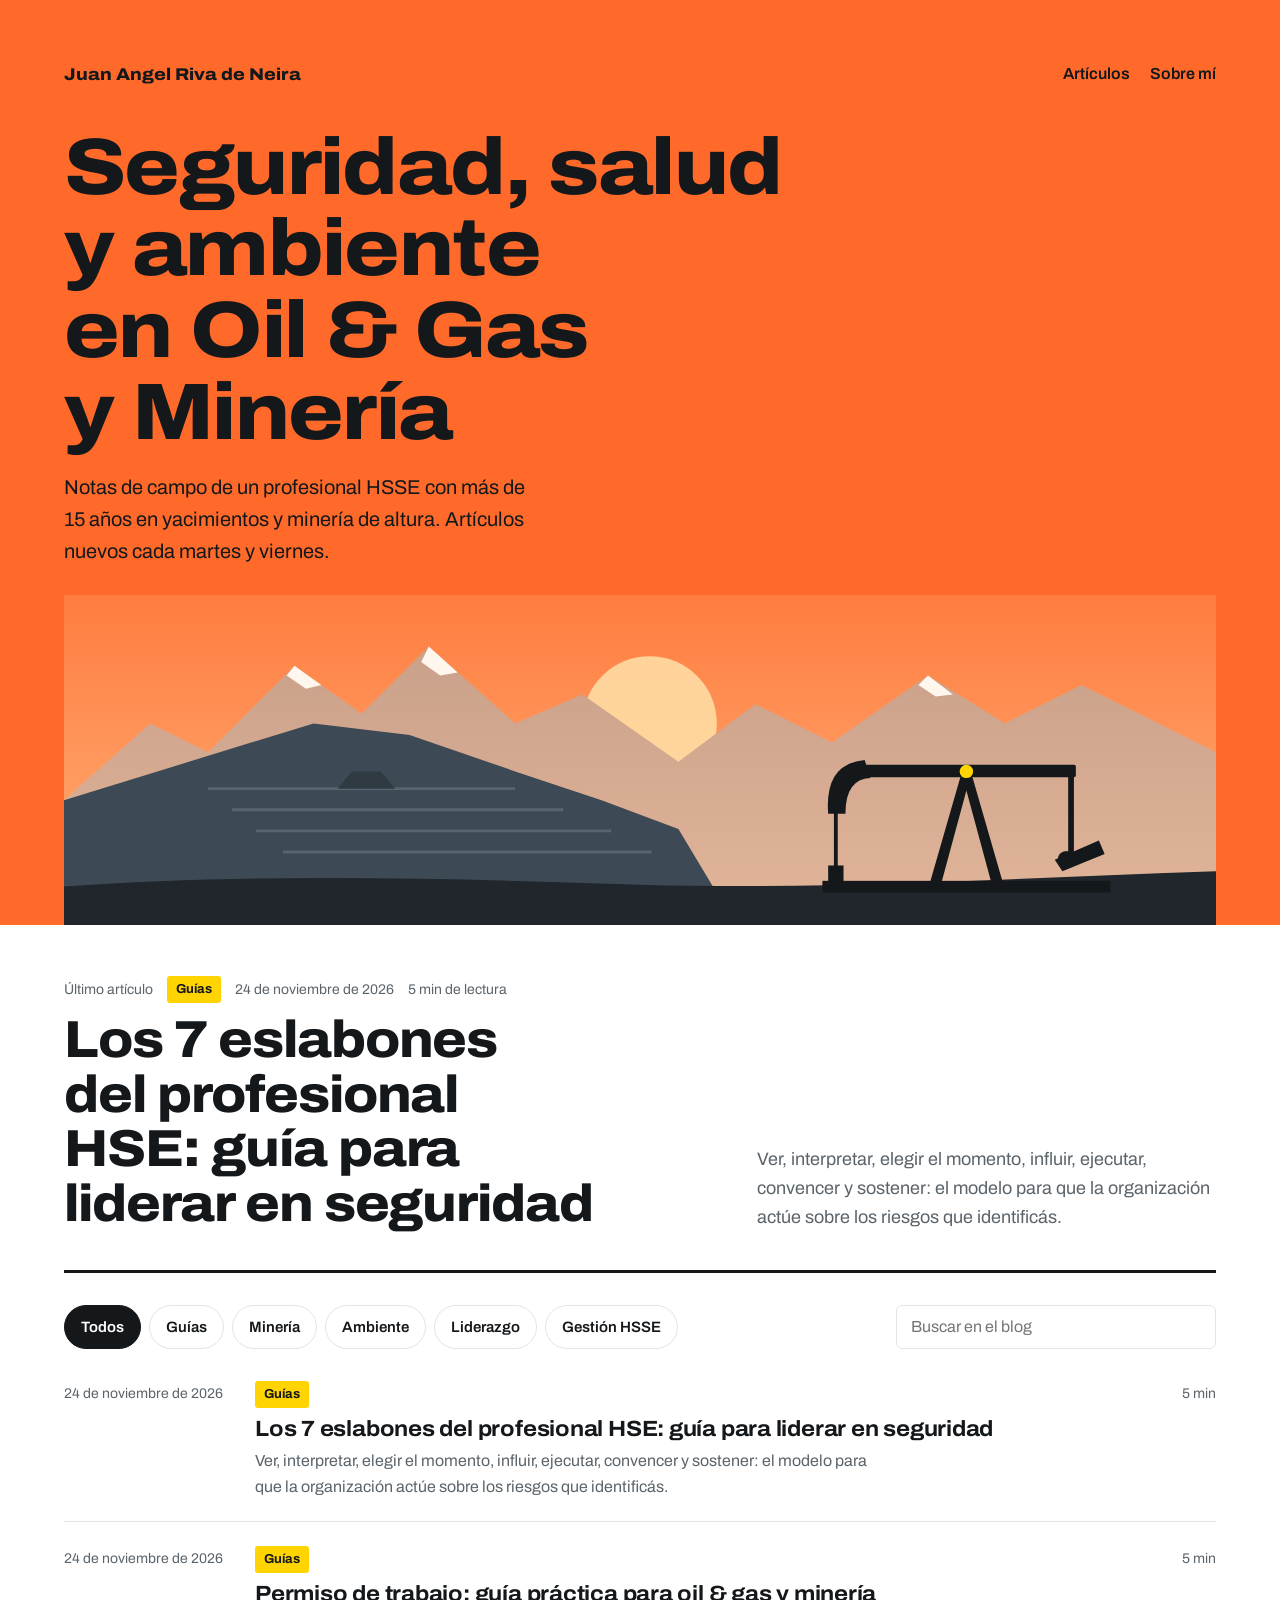
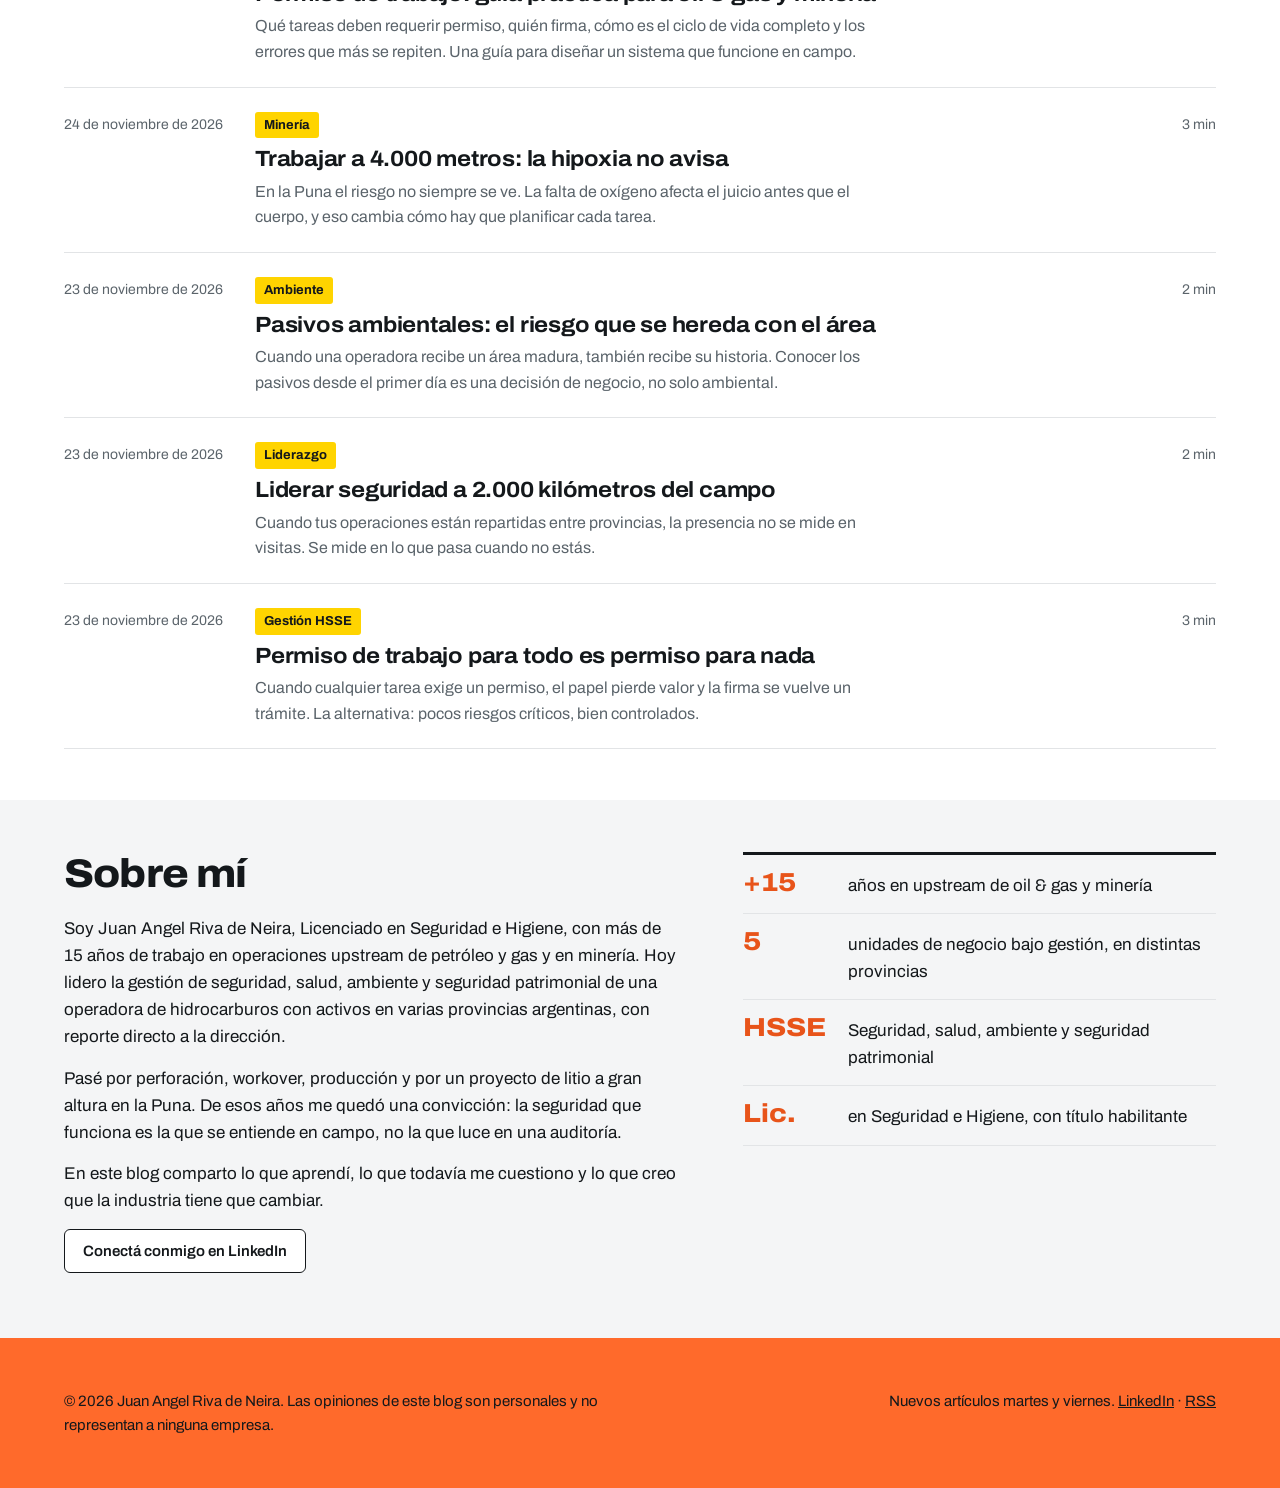
==== index.html @ 4c2a104c "Guía: Los 7 eslabones del profesional HSE; backlog de LinkedIn Co-Authored-By: Claude Opus 5.5 <nore" ====
<!DOCTYPE html>
<html lang="es">
<head>
<meta charset="utf-8">
<meta name="viewport" content="width=device-width, initial-scale=1">
<title>Juan Angel Riva de Neira | HSSE en Oil &amp; Gas y Minería</title>
<meta name="description" content="Notas de campo sobre seguridad, salud y ambiente en Oil &amp; Gas y Minería, por Juan Angel Riva de Neira.">
<meta name="author" content="Juan Angel Riva de Neira">
<link rel="canonical" href="https://juanangelrivadeneira.github.io/">
<meta property="og:title" content="Juan Angel Riva de Neira | HSSE en Oil &amp; Gas y Minería">
<meta property="og:description" content="Notas de campo sobre seguridad, salud y ambiente en Oil &amp; Gas y Minería, por Juan Angel Riva de Neira.">
<meta property="og:url" content="https://juanangelrivadeneira.github.io/">
<meta property="og:locale" content="es_AR">
<meta property="og:image" content="https://juanangelrivadeneira.github.io/og.png">
<meta property="og:image:width" content="1200">
<meta property="og:image:height" content="627">
<meta name="twitter:card" content="summary_large_image">
<link rel="alternate" type="application/rss+xml" title="Juan Angel Riva de Neira | HSSE en Oil &amp; Gas y Minería" href="https://juanangelrivadeneira.github.io/feed.xml">
<link rel="preconnect" href="https://fonts.googleapis.com">
<link rel="preconnect" href="https://fonts.gstatic.com" crossorigin>
<link href="https://fonts.googleapis.com/css2?family=Archivo:wdth,wght@62..125,400..800&display=swap" rel="stylesheet">
<link rel="stylesheet" href="/styles.css">
<script type="application/ld+json">{"@context": "https://schema.org", "@type": "Blog", "name": "Juan Angel Riva de Neira | HSSE en Oil & Gas y Minería", "url": "https://juanangelrivadeneira.github.io/", "author": {"@type": "Person", "name": "Juan Angel Riva de Neira", "sameAs": ["https://www.linkedin.com/in/juan-angel-riva-de-neira-060b7a46"], "jobTitle": "Gerente HSSE", "knowsAbout": ["Seguridad e Higiene", "Oil & Gas", "Minería", "Ambiente"]}}</script>
</head>
<body>
<header class="band top">
  <div class="bar">
    <a class="mark" href="/">Juan Angel Riva de Neira</a>
    <nav aria-label="Principal"><a href="/#articulos">Artículos</a><a href="/#sobre-mi">Sobre mí</a></nav>
  </div>
  <div class="hero">
    <h1>Seguridad, salud y ambiente en Oil&nbsp;&amp;&nbsp;Gas y Minería</h1>
    <p class="lede">Notas de campo de un profesional HSSE con más de 15 años en yacimientos y minería de altura. Artículos nuevos cada martes y viernes.</p>
  </div>
  <svg class="scene" viewBox="0 0 1200 460" preserveAspectRatio="xMidYMax slice" role="img" aria-label="Atardecer en la estepa con la cordillera, una mina a cielo abierto y un equipo de bombeo funcionando">
    <defs>
      <linearGradient id="sky" x1="0" y1="0" x2="0" y2="1">
        <stop offset="0" style="stop-color:var(--band)"/>
        <stop offset="1" style="stop-color:light-dark(#ffb27a,#2b3238)"/>
      </linearGradient>
      <linearGradient id="far" x1="0" y1="0" x2="0" y2="1">
        <stop offset="0" style="stop-color:light-dark(#c9a08a,#3a444c)"/>
        <stop offset="1" style="stop-color:light-dark(#e3b69a,#2c343b)"/>
      </linearGradient>
    </defs>
    <rect width="1200" height="460" fill="url(#sky)"/>
    <circle cx="610" cy="250" r="70" style="fill:light-dark(#ffe1a8,#c9d2d8)" opacity=".85"/>
    <path d="M0 330 L90 250 L150 280 L240 190 L310 240 L380 170 L470 250 L540 220 L640 290 L720 230 L800 270 L900 200 L980 250 L1060 210 L1200 280 L1200 460 L0 460Z" fill="url(#far)"/>
    <path d="M240 190 L268 210 L252 214 L232 200Z M380 170 L410 197 L392 200 L372 186Z M900 200 L926 220 L908 222 L890 210Z" style="fill:light-dark(#fff6ee,#9aa6ae)"/>
    <path d="M0 460 L0 330 L130 290 L260 250 L360 262 L470 300 L560 330 L640 360 L700 460Z" style="fill:var(--slate)"/>
    <g style="stroke:light-dark(#5a6874,#83919c)" stroke-width="3" fill="none" opacity=".9">
      <path d="M150 318 L470 318"/><path d="M175 340 L520 340"/><path d="M200 362 L570 362"/><path d="M228 384 L612 384"/>
    </g>
    <path d="M300 300 L330 300 L345 318 L285 318Z" style="fill:light-dark(#2f3a43,#4c5a66)"/>
    <path d="M0 460 L0 420 C200 405 420 412 600 418 C820 424 1000 410 1200 404 L1200 460Z" style="fill:light-dark(#20262b,#0b0d0f)"/>
    <g style="fill:light-dark(#14181b,#050607)">
      <rect x="790" y="414" width="300" height="12"/>
      <path d="M902 416 L936 298 L944 298 L978 416 L966 416 L940 320 L914 416Z"/>
      <rect x="796" y="398" width="16" height="18"/>
      <circle cx="1044" cy="392" r="9"/>
      <path d="M1032 392 L1078 372 L1084 386 L1040 404Z"/>
      <g class="beam">
        <rect x="826" y="293" width="228" height="13" rx="2"/>
        <path d="M834 288 Q792 292 796 344 L814 344 Q814 308 840 307Z"/>
        <rect x="802" y="342" width="4" height="58"/>
        <rect x="1046" y="302" width="6" height="92"/>
      </g>
      <circle cx="940" cy="300" r="7" style="fill:var(--y)"/>
    </g>
  </svg>
</header>
<main>
  <section class="band" id="articulos" aria-label="Artículos">
    <div class="wrap">
      <a class="feat" href="/articulos/7-eslabones-del-profesional-hse/"><div><div class="meta"><span>Último artículo</span><span class="tag">Guías</span><span>24 de noviembre de 2026</span><span>5 min de lectura</span></div><h3>Los 7 eslabones del profesional HSE: guía para liderar en seguridad</h3></div><p>Ver, interpretar, elegir el momento, influir, ejecutar, convencer y sostener: el modelo para que la organización actúe sobre los riesgos que identificás.</p></a>
      <div class="tools">
        <div id="chips" style="display:flex;flex-wrap:wrap;gap:8px" role="group" aria-label="Filtrar por tema"><button class="chip" type="button" aria-pressed="true" data-t="Todos">Todos</button><button class="chip" type="button" aria-pressed="false" data-t="Guías">Guías</button><button class="chip" type="button" aria-pressed="false" data-t="Minería">Minería</button><button class="chip" type="button" aria-pressed="false" data-t="Ambiente">Ambiente</button><button class="chip" type="button" aria-pressed="false" data-t="Liderazgo">Liderazgo</button><button class="chip" type="button" aria-pressed="false" data-t="Gestión HSSE">Gestión HSSE</button></div>
        <label class="search"><span hidden>Buscar</span><input id="q" type="search" placeholder="Buscar en el blog" autocomplete="off"></label>
      </div>
      <ul class="list" id="list"><li data-t="Guías"><a class="row" href="/articulos/7-eslabones-del-profesional-hse/"><span class="when">24 de noviembre de 2026</span><span><span class="tag">Guías</span><h2 style="margin:8px 0 0;font-size:22px;line-height:1.2;font-weight:700;letter-spacing:-.01em">Los 7 eslabones del profesional HSE: guía para liderar en seguridad</h2><p>Ver, interpretar, elegir el momento, influir, ejecutar, convencer y sostener: el modelo para que la organización actúe sobre los riesgos que identificás.</p></span><span class="mins">5 min</span></a></li><li data-t="Guías"><a class="row" href="/articulos/guia-sistema-permisos-de-trabajo/"><span class="when">24 de noviembre de 2026</span><span><span class="tag">Guías</span><h2 style="margin:8px 0 0;font-size:22px;line-height:1.2;font-weight:700;letter-spacing:-.01em">Permiso de trabajo: guía práctica para oil &amp; gas y minería</h2><p>Qué tareas deben requerir permiso, quién firma, cómo es el ciclo de vida completo y los errores que más se repiten. Una guía para diseñar un sistema que funcione en campo.</p></span><span class="mins">5 min</span></a></li><li data-t="Minería"><a class="row" href="/articulos/hipoxia-trabajo-en-la-puna/"><span class="when">24 de noviembre de 2026</span><span><span class="tag">Minería</span><h2 style="margin:8px 0 0;font-size:22px;line-height:1.2;font-weight:700;letter-spacing:-.01em">Trabajar a 4.000 metros: la hipoxia no avisa</h2><p>En la Puna el riesgo no siempre se ve. La falta de oxígeno afecta el juicio antes que el cuerpo, y eso cambia cómo hay que planificar cada tarea.</p></span><span class="mins">3 min</span></a></li><li data-t="Ambiente"><a class="row" href="/articulos/pasivos-ambientales-areas-maduras/"><span class="when">23 de noviembre de 2026</span><span><span class="tag">Ambiente</span><h2 style="margin:8px 0 0;font-size:22px;line-height:1.2;font-weight:700;letter-spacing:-.01em">Pasivos ambientales: el riesgo que se hereda con el área</h2><p>Cuando una operadora recibe un área madura, también recibe su historia. Conocer los pasivos desde el primer día es una decisión de negocio, no solo ambiental.</p></span><span class="mins">2 min</span></a></li><li data-t="Liderazgo"><a class="row" href="/articulos/liderar-seguridad-a-distancia/"><span class="when">23 de noviembre de 2026</span><span><span class="tag">Liderazgo</span><h2 style="margin:8px 0 0;font-size:22px;line-height:1.2;font-weight:700;letter-spacing:-.01em">Liderar seguridad a 2.000 kilómetros del campo</h2><p>Cuando tus operaciones están repartidas entre provincias, la presencia no se mide en visitas. Se mide en lo que pasa cuando no estás.</p></span><span class="mins">2 min</span></a></li><li data-t="Gestión HSSE"><a class="row" href="/articulos/permiso-de-trabajo-para-todo/"><span class="when">23 de noviembre de 2026</span><span><span class="tag">Gestión HSSE</span><h2 style="margin:8px 0 0;font-size:22px;line-height:1.2;font-weight:700;letter-spacing:-.01em">Permiso de trabajo para todo es permiso para nada</h2><p>Cuando cualquier tarea exige un permiso, el papel pierde valor y la firma se vuelve un trámite. La alternativa: pocos riesgos críticos, bien controlados.</p></span><span class="mins">3 min</span></a></li></ul>
      <p class="empty" id="empty" hidden>No hay artículos que coincidan con la búsqueda.</p>
    </div>
  </section>
  <section class="band about" id="sobre-mi">
    <div class="wrap agrid">
      <div>
        <h2>Sobre mí</h2>
        <p>Soy Juan Angel Riva de Neira, Licenciado en Seguridad e Higiene, con más de 15 años de trabajo en operaciones upstream de petróleo y gas y en minería. Hoy lidero la gestión de seguridad, salud, ambiente y seguridad patrimonial de una operadora de hidrocarburos con activos en varias provincias argentinas, con reporte directo a la dirección.</p>
        <p>Pasé por perforación, workover, producción y por un proyecto de litio a gran altura en la Puna. De esos años me quedó una convicción: la seguridad que funciona es la que se entiende en campo, no la que luce en una auditoría.</p>
        <p>En este blog comparto lo que aprendí, lo que todavía me cuestiono y lo que creo que la industria tiene que cambiar.</p>
        <p><a class="btn" style="display:inline-flex;align-items:center;text-decoration:none" href="https://www.linkedin.com/in/juan-angel-riva-de-neira-060b7a46" rel="me">Conectá conmigo en LinkedIn</a></p>
      </div>
      <ul class="facts">
        <li><b>+15</b><span>años en upstream de oil &amp; gas y minería</span></li>
        <li><b>5</b><span>unidades de negocio bajo gestión, en distintas provincias</span></li>
        <li><b>HSSE</b><span>Seguridad, salud, ambiente y seguridad patrimonial</span></li>
        <li><b>Lic.</b><span>en Seguridad e Higiene, con título habilitante</span></li>
      </ul>
    </div>
  </section>
</main>
<footer class="band">
  <div class="wrap">
    <p>© 2026 Juan Angel Riva de Neira. Las opiniones de este blog son personales y no representan a ninguna empresa.</p>
    <p>Nuevos artículos martes y viernes. <a href="https://www.linkedin.com/in/juan-angel-riva-de-neira-060b7a46" rel="me">LinkedIn</a> · <a href="/feed.xml">RSS</a></p>
  </div>
</footer>
<script>
{
let t="Todos";
const q=document.getElementById("q"),items=[...document.querySelectorAll("#list li")];
function f(){const s=q.value.trim().toLowerCase();let n=0;for(const li of items){const ok=(t==="Todos"||li.dataset.t===t)&&(!s||li.textContent.toLowerCase().includes(s));li.hidden=!ok;if(ok)n++}document.getElementById("empty").hidden=n>0}
document.getElementById("chips").addEventListener("click",ev=>{const b=ev.target.closest(".chip");if(!b)return;t=b.dataset.t;for(const c of document.querySelectorAll(".chip"))c.setAttribute("aria-pressed",c===b);f()});
q.addEventListener("input",f);
}
</script>
</body>
</html>
---- styles.css ----
/* VOICE everyday-professional: a field engineer's blog, direct and sober
   IDEA a high-vis field jacket and a location sign: safety orange, slate Andes, one yellow tag
   PICTURE dusk scene of Patagonian steppe and Andes with an open-pit bench cut and a working pumpjack
   COLOUR white ground, ink near-black, safety orange band, slate mountains, safety yellow tag
   TYPE Archivo expanded 800 for display + Archivo text
   LAYOUT orange band with name and nav over full-bleed scene; below, featured post, list with filters, about, footer; phone stacks */
:root{color-scheme:light dark;--bg:light-dark(#ffffff,#101315);--ink:light-dark(#14181b,#eef0f1);--muted:light-dark(#5b646b,#a3abb1);--band:light-dark(#ff6a2b,#1a1e22);--bandink:light-dark(#14181b,#f3f4f5);--slate:light-dark(#3d4a55,#6b7a86);--rule:light-dark(#e2e4e6,#2a3035);--soft:light-dark(#f4f5f6,#181c20);--y:#ffd400;--o:light-dark(#e8541a,#ff7a40)}
:root[data-theme=light]{color-scheme:light}
:root[data-theme=dark]{color-scheme:dark}
*{box-sizing:border-box;min-width:0}
html{scroll-padding-top:24px}
body{margin:0;background:var(--bg);color:var(--ink);font:17px/1.6 Archivo,system-ui,sans-serif;overflow-x:clip}
a{color:inherit}
.band{padding-block:clamp(28px,4vw,64px);padding-left:max(5vw,16px);padding-right:max(5vw,16px)}
.wrap{max-width:1240px;margin:0 auto}
.top{background:var(--band);color:var(--bandink);padding-bottom:0}
.bar{display:flex;flex-wrap:wrap;justify-content:space-between;align-items:center;gap:12px 24px;max-width:1240px;margin:0 auto 28px}
.mark{font-weight:800;font-stretch:112%;text-decoration:none;font-size:17px}
nav{display:flex;flex-wrap:wrap;gap:4px 20px}
nav a{text-decoration:none;font-weight:600;font-size:16px;padding:10px 0;border-bottom:2px solid transparent}
nav a:hover,nav a:focus-visible{border-color:currentColor;outline:none}
h1{font-size:clamp(40px,7vw,80px);line-height:1.02;letter-spacing:-.02em;font-weight:800;font-stretch:112%;margin:0;text-wrap:balance;max-width:14ch}
.lede{font-size:clamp(17px,1.6vw,20px);max-width:44ch;margin:18px 0 0}
.lede b{font-weight:700}
.hero{display:grid;grid-template-columns:minmax(0,1fr);max-width:1240px;margin:0 auto}
.scene{display:block;width:100%;height:clamp(200px,26vw,330px);margin-top:28px}
.beam{transform-origin:940px 300px;animation:rock 3.6s ease-in-out infinite alternate}
@keyframes rock{from{transform:rotate(-3.5deg)}to{transform:rotate(3.5deg)}}
@media(prefers-reduced-motion:reduce){.beam{animation:none}}
h2{font-size:clamp(28px,3.4vw,40px);line-height:1.08;letter-spacing:-.02em;font-weight:800;font-stretch:108%;margin:0 0 20px;text-wrap:balance}
.feat{display:grid;grid-template-columns:minmax(0,1.4fr) minmax(0,1fr);gap:clamp(20px,4vw,56px);align-items:end;padding-bottom:clamp(24px,3vw,40px);border-bottom:3px solid var(--ink);text-decoration:none}
.feat h3{font-size:clamp(30px,4.2vw,52px);line-height:1.05;letter-spacing:-.02em;font-weight:800;font-stretch:108%;margin:10px 0 0;text-wrap:balance}
.feat p{margin:0;color:var(--muted);font-size:18px}
.feat:hover h3,.feat:focus-visible h3{text-decoration:underline;text-decoration-thickness:3px;text-underline-offset:6px}
.feat:focus-visible,.row:focus-visible{outline:3px solid var(--o);outline-offset:4px}
.meta{display:flex;flex-wrap:wrap;gap:6px 14px;align-items:center;font-size:14px;color:var(--muted)}
.tag{display:inline-block;background:var(--y);color:#14181b;font-weight:700;font-size:13px;padding:3px 9px;border-radius:3px;white-space:nowrap}
.tools{display:flex;flex-wrap:wrap;gap:10px;align-items:center;margin:32px 0 8px}
.chip{font:600 15px Archivo,sans-serif;min-height:44px;padding:0 16px;border:1.5px solid var(--rule);background:var(--bg);color:var(--ink);border-radius:22px;cursor:pointer}
.chip[aria-pressed=true]{background:var(--ink);color:var(--bg);border-color:var(--ink)}
.chip:focus-visible,input:focus-visible,.btn:focus-visible{outline:3px solid var(--o);outline-offset:2px}
.search{margin-left:auto;flex:1 1 220px;max-width:320px}
.search input{width:100%;font:16px Archivo,sans-serif;min-height:44px;padding:0 14px;border:1.5px solid var(--rule);border-radius:6px;background:var(--bg);color:var(--ink)}
.list{list-style:none;margin:0;padding:0}
.row{display:grid;grid-template-columns:minmax(9em,auto) minmax(0,1fr) auto;gap:8px 32px;align-items:baseline;padding:22px 0;border-bottom:1px solid var(--rule);text-decoration:none}
.row h2{margin:0;font-size:22px;line-height:1.2;font-weight:700;letter-spacing:-.01em}
.row p{margin:6px 0 0;color:var(--muted);font-size:16px;max-width:70ch}
.row:hover h2{text-decoration:underline;text-underline-offset:4px}
.when{font-size:14px;color:var(--muted);white-space:nowrap}
.mins{font-size:14px;color:var(--muted);white-space:nowrap}
.empty{padding:28px 0;color:var(--muted)}
.about{background:var(--soft)}
.agrid{display:grid;grid-template-columns:minmax(0,1.3fr) minmax(0,1fr);gap:clamp(24px,5vw,72px)}
.agrid p{margin:0 0 14px;max-width:62ch}
.facts{list-style:none;margin:0;padding:0;border-top:3px solid var(--ink)}
.facts li{padding:14px 0;border-bottom:1px solid var(--rule);display:grid;grid-template-columns:5.5em minmax(0,1fr);gap:12px;align-items:baseline}
.facts b{font-size:26px;font-weight:800;font-stretch:112%;line-height:1;color:var(--o)}
footer{background:var(--band);color:var(--bandink);font-size:15px}
footer .wrap{display:flex;flex-wrap:wrap;gap:8px 32px;justify-content:space-between}
footer p{margin:0;max-width:60ch}
/* article view */
.post{max-width:720px;margin:0 auto}
.back{display:inline-flex;align-items:center;min-height:44px;font-weight:600;text-decoration:none;margin-bottom:12px}
.back:hover{text-decoration:underline}
.post h1{font-size:clamp(34px,5.4vw,56px);max-width:none;margin:14px 0 14px}
.post .meta{margin-bottom:28px;padding-bottom:20px;border-bottom:3px solid var(--ink)}
.body h2{font-size:clamp(22px,2.4vw,27px);margin:36px 0 10px;font-stretch:104%}
.body p,.body li{font-size:18px;line-height:1.65}
.body p{margin:0 0 16px}
.body ul{padding-left:1.2em;margin:0 0 16px}
.body li{margin-bottom:6px}
.body .src{font-size:14px;color:var(--muted);border-top:1px solid var(--rule);padding-top:12px;margin-top:28px}
.share{display:flex;flex-wrap:wrap;gap:12px;align-items:center;margin:32px 0 0}
.btn{font:600 15px Archivo,sans-serif;min-height:44px;padding:0 18px;border:1.5px solid var(--ink);background:var(--bg);color:var(--ink);border-radius:6px;cursor:pointer}
.btn:hover{background:var(--ink);color:var(--bg)}
.pn{display:grid;grid-template-columns:minmax(0,1fr) minmax(0,1fr);gap:16px;margin-top:40px;border-top:1px solid var(--rule);padding-top:20px}
.pn a{text-decoration:none;font-weight:700;line-height:1.3}
.pn a span{display:block;font-size:13px;font-weight:500;color:var(--muted);margin-bottom:4px}
.pn a:last-child{text-align:right}
.pn a:hover{text-decoration:underline}
[hidden]{display:none!important}
@media(max-width:760px){.feat,.agrid{grid-template-columns:minmax(0,1fr)}.row{grid-template-columns:minmax(0,1fr) auto}.row .when{grid-column:1/-1;grid-row:1}.search{margin-left:0;max-width:none}}
@media(max-width:480px){.row{grid-template-columns:minmax(0,1fr)}.mins{display:none}.facts li{grid-template-columns:4.5em minmax(0,1fr)}}
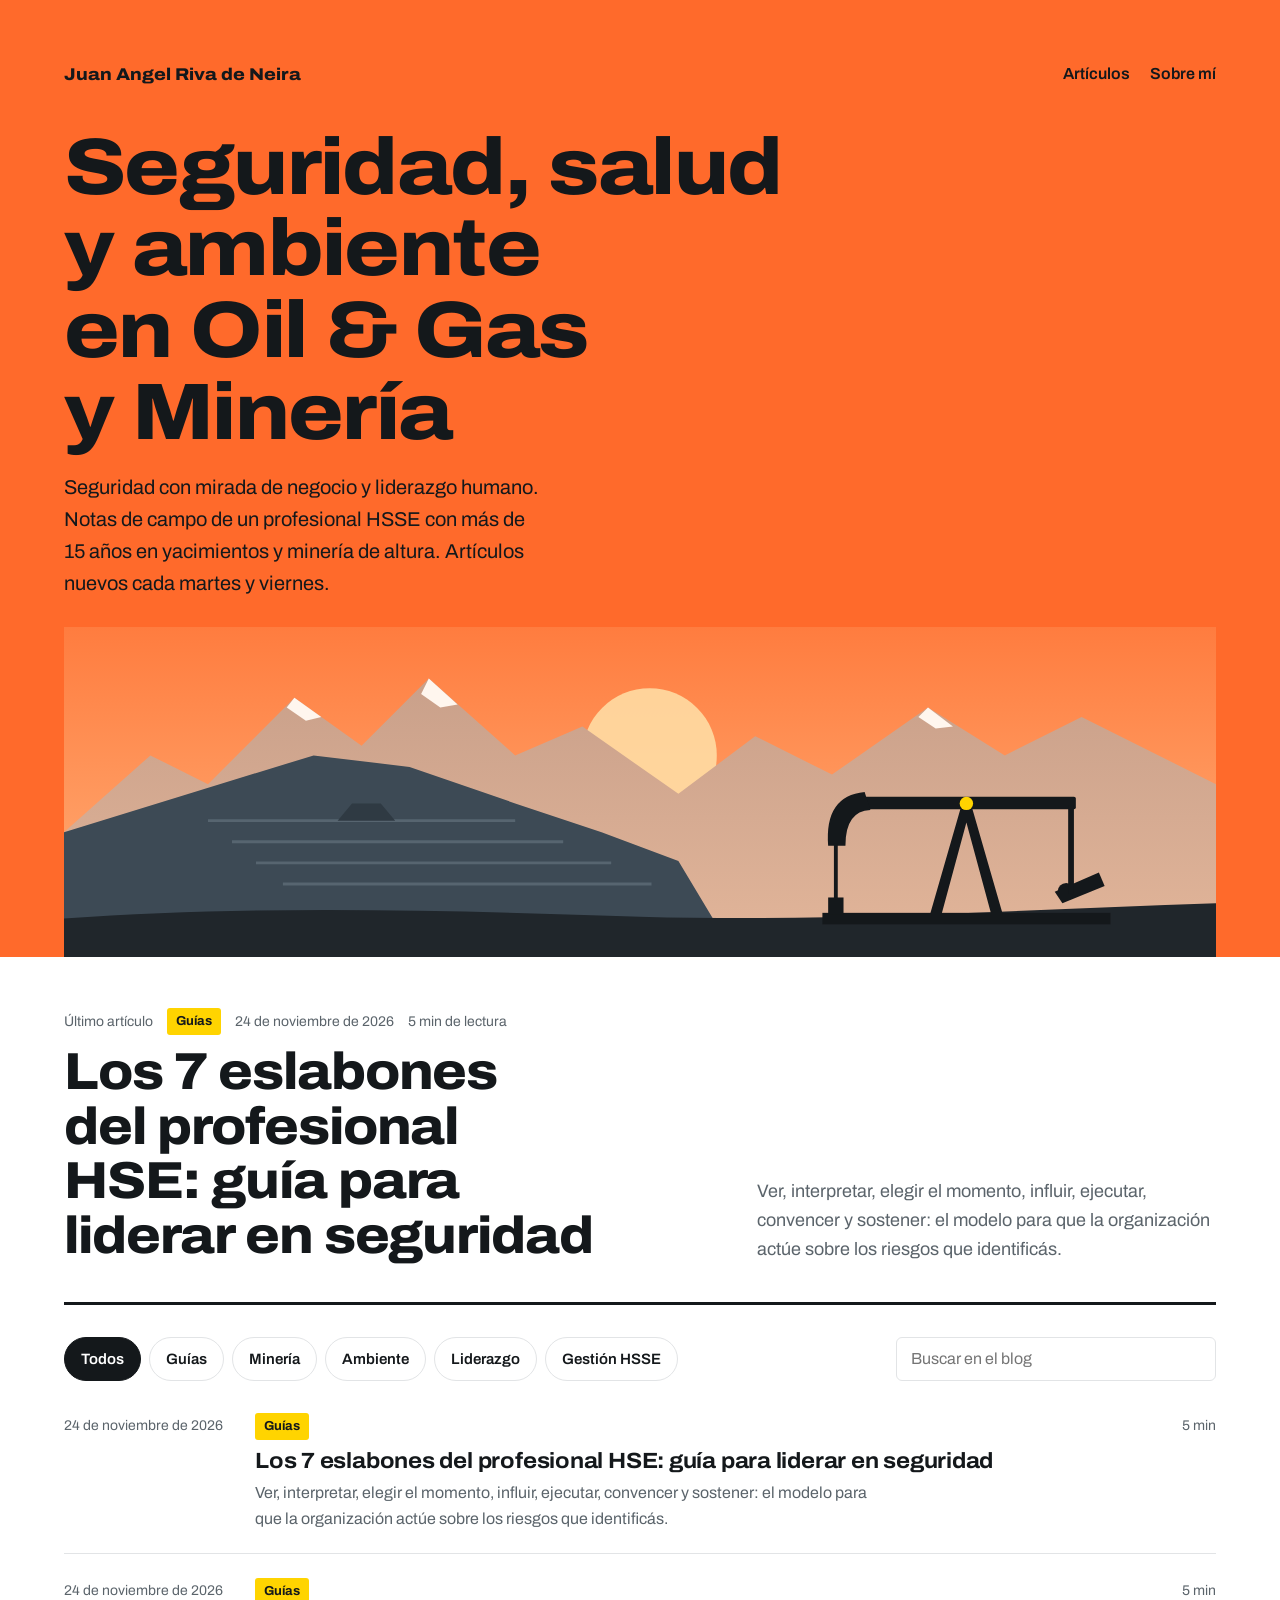
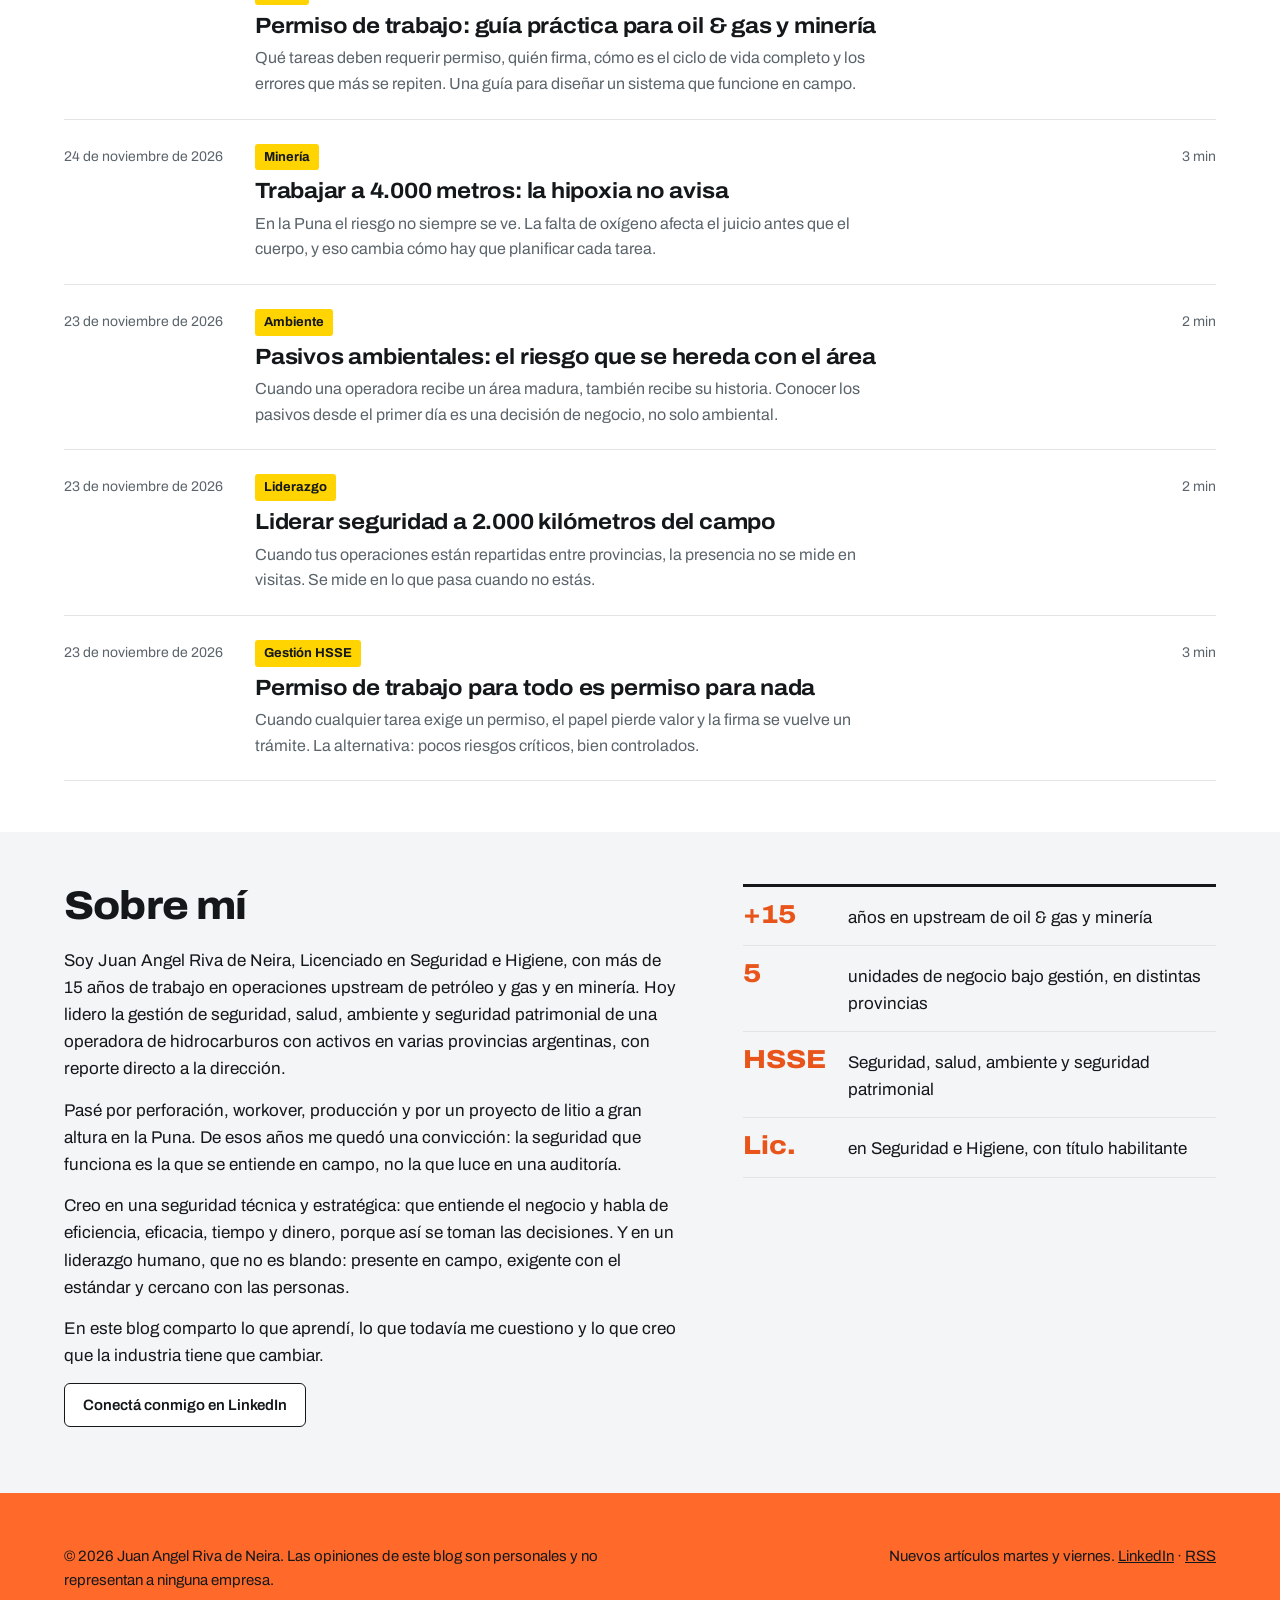
==== commit 5bb7f844: "Línea editorial: técnico, estratégico y liderazgo humano Co-Authored-By: Claude Opus 5.5 <noreply@an" ====
--- a/index.html
+++ b/index.html
@@ -4,11 +4,11 @@
 <meta charset="utf-8">
 <meta name="viewport" content="width=device-width, initial-scale=1">
 <title>Juan Angel Riva de Neira | HSSE en Oil &amp; Gas y Minería</title>
-<meta name="description" content="Notas de campo sobre seguridad, salud y ambiente en Oil &amp; Gas y Minería, por Juan Angel Riva de Neira.">
+<meta name="description" content="Seguridad, salud y ambiente en Oil &amp; Gas y Minería con mirada de negocio y liderazgo humano. Notas de campo de Juan Angel Riva de Neira.">
 <meta name="author" content="Juan Angel Riva de Neira">
 <link rel="canonical" href="https://juanangelrivadeneira.github.io/">
 <meta property="og:title" content="Juan Angel Riva de Neira | HSSE en Oil &amp; Gas y Minería">
-<meta property="og:description" content="Notas de campo sobre seguridad, salud y ambiente en Oil &amp; Gas y Minería, por Juan Angel Riva de Neira.">
+<meta property="og:description" content="Seguridad, salud y ambiente en Oil &amp; Gas y Minería con mirada de negocio y liderazgo humano. Notas de campo de Juan Angel Riva de Neira.">
 <meta property="og:url" content="https://juanangelrivadeneira.github.io/">
 <meta property="og:locale" content="es_AR">
 <meta property="og:image" content="https://juanangelrivadeneira.github.io/og.png">
@@ -30,7 +30,7 @@
   </div>
   <div class="hero">
     <h1>Seguridad, salud y ambiente en Oil&nbsp;&amp;&nbsp;Gas y Minería</h1>
-    <p class="lede">Notas de campo de un profesional HSSE con más de 15 años en yacimientos y minería de altura. Artículos nuevos cada martes y viernes.</p>
+    <p class="lede">Seguridad con mirada de negocio y liderazgo humano. Notas de campo de un profesional HSSE con más de 15 años en yacimientos y minería de altura. Artículos nuevos cada martes y viernes.</p>
   </div>
   <svg class="scene" viewBox="0 0 1200 460" preserveAspectRatio="xMidYMax slice" role="img" aria-label="Atardecer en la estepa con la cordillera, una mina a cielo abierto y un equipo de bombeo funcionando">
     <defs>
@@ -87,6 +87,7 @@
         <h2>Sobre mí</h2>
         <p>Soy Juan Angel Riva de Neira, Licenciado en Seguridad e Higiene, con más de 15 años de trabajo en operaciones upstream de petróleo y gas y en minería. Hoy lidero la gestión de seguridad, salud, ambiente y seguridad patrimonial de una operadora de hidrocarburos con activos en varias provincias argentinas, con reporte directo a la dirección.</p>
         <p>Pasé por perforación, workover, producción y por un proyecto de litio a gran altura en la Puna. De esos años me quedó una convicción: la seguridad que funciona es la que se entiende en campo, no la que luce en una auditoría.</p>
+        <p>Creo en una seguridad técnica y estratégica: que entiende el negocio y habla de eficiencia, eficacia, tiempo y dinero, porque así se toman las decisiones. Y en un liderazgo humano, que no es blando: presente en campo, exigente con el estándar y cercano con las personas.</p>
         <p>En este blog comparto lo que aprendí, lo que todavía me cuestiono y lo que creo que la industria tiene que cambiar.</p>
         <p><a class="btn" style="display:inline-flex;align-items:center;text-decoration:none" href="https://www.linkedin.com/in/juan-angel-riva-de-neira-060b7a46" rel="me">Conectá conmigo en LinkedIn</a></p>
       </div>
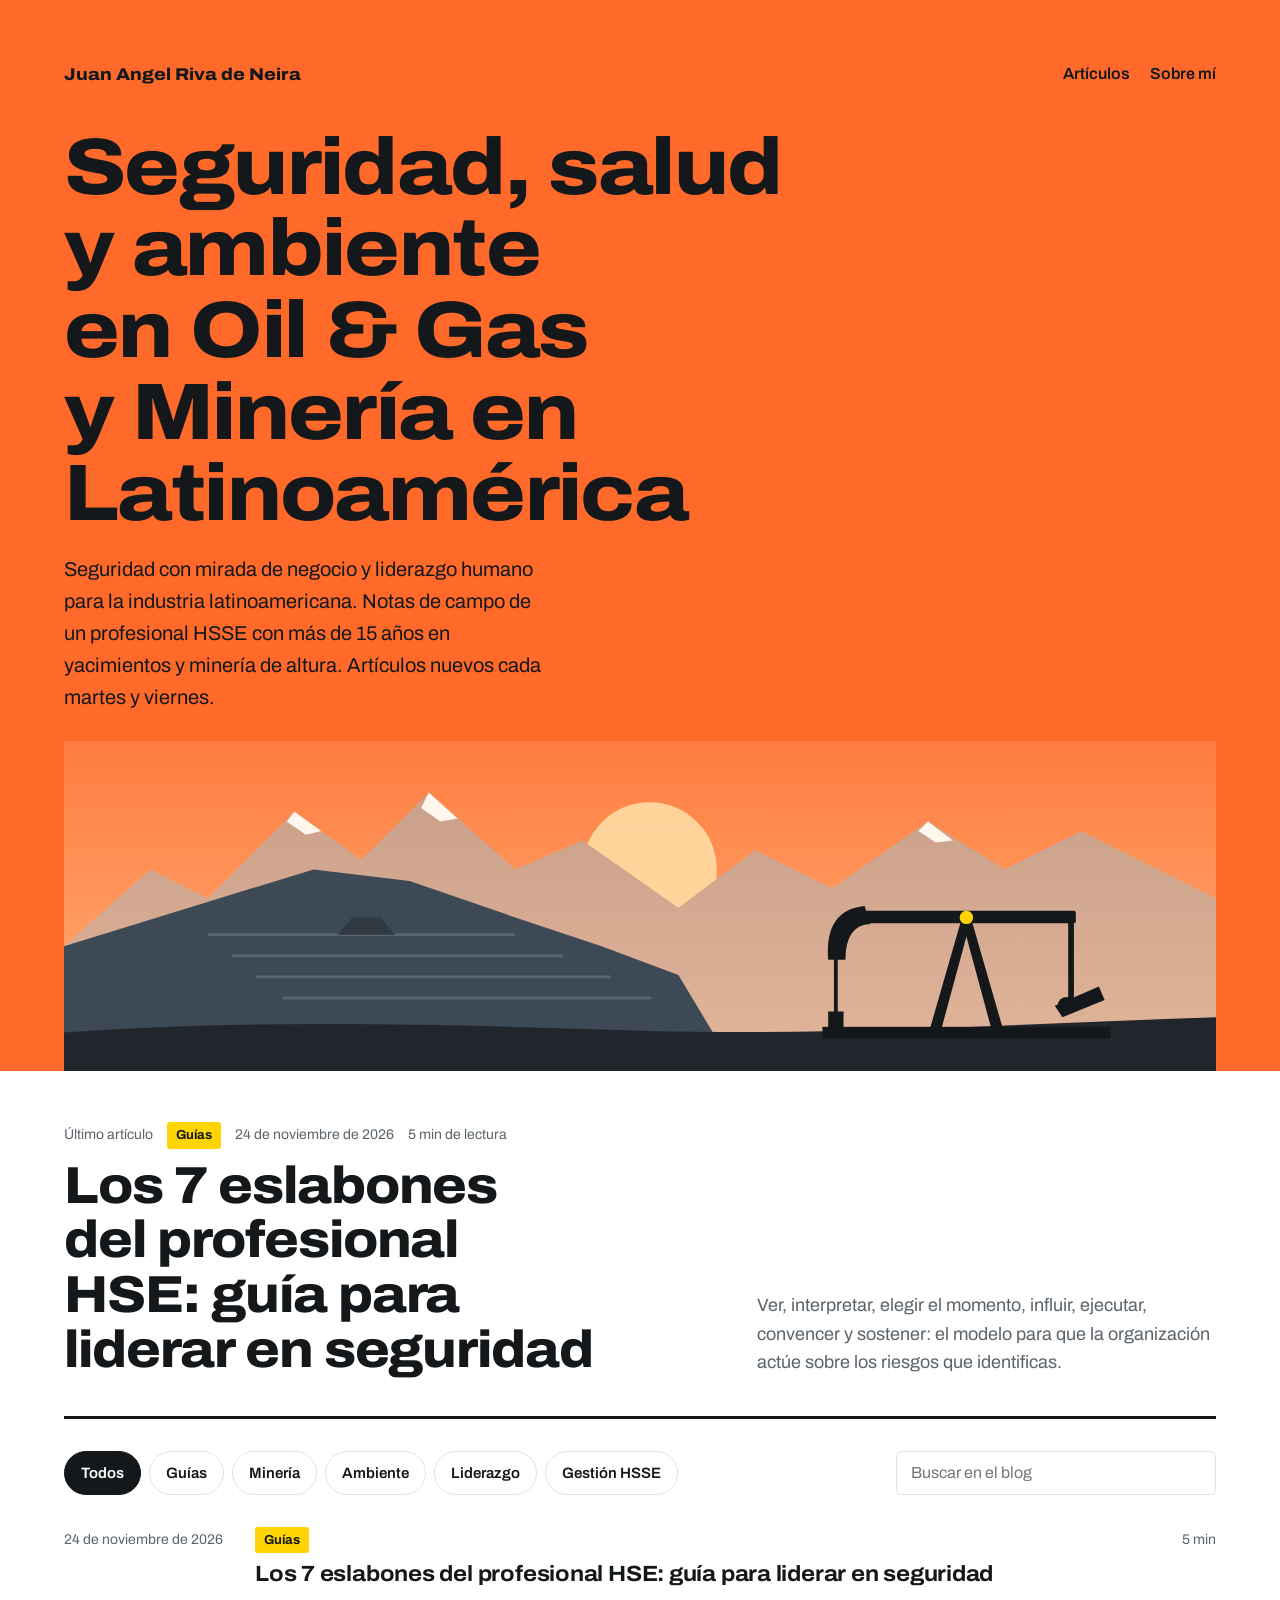
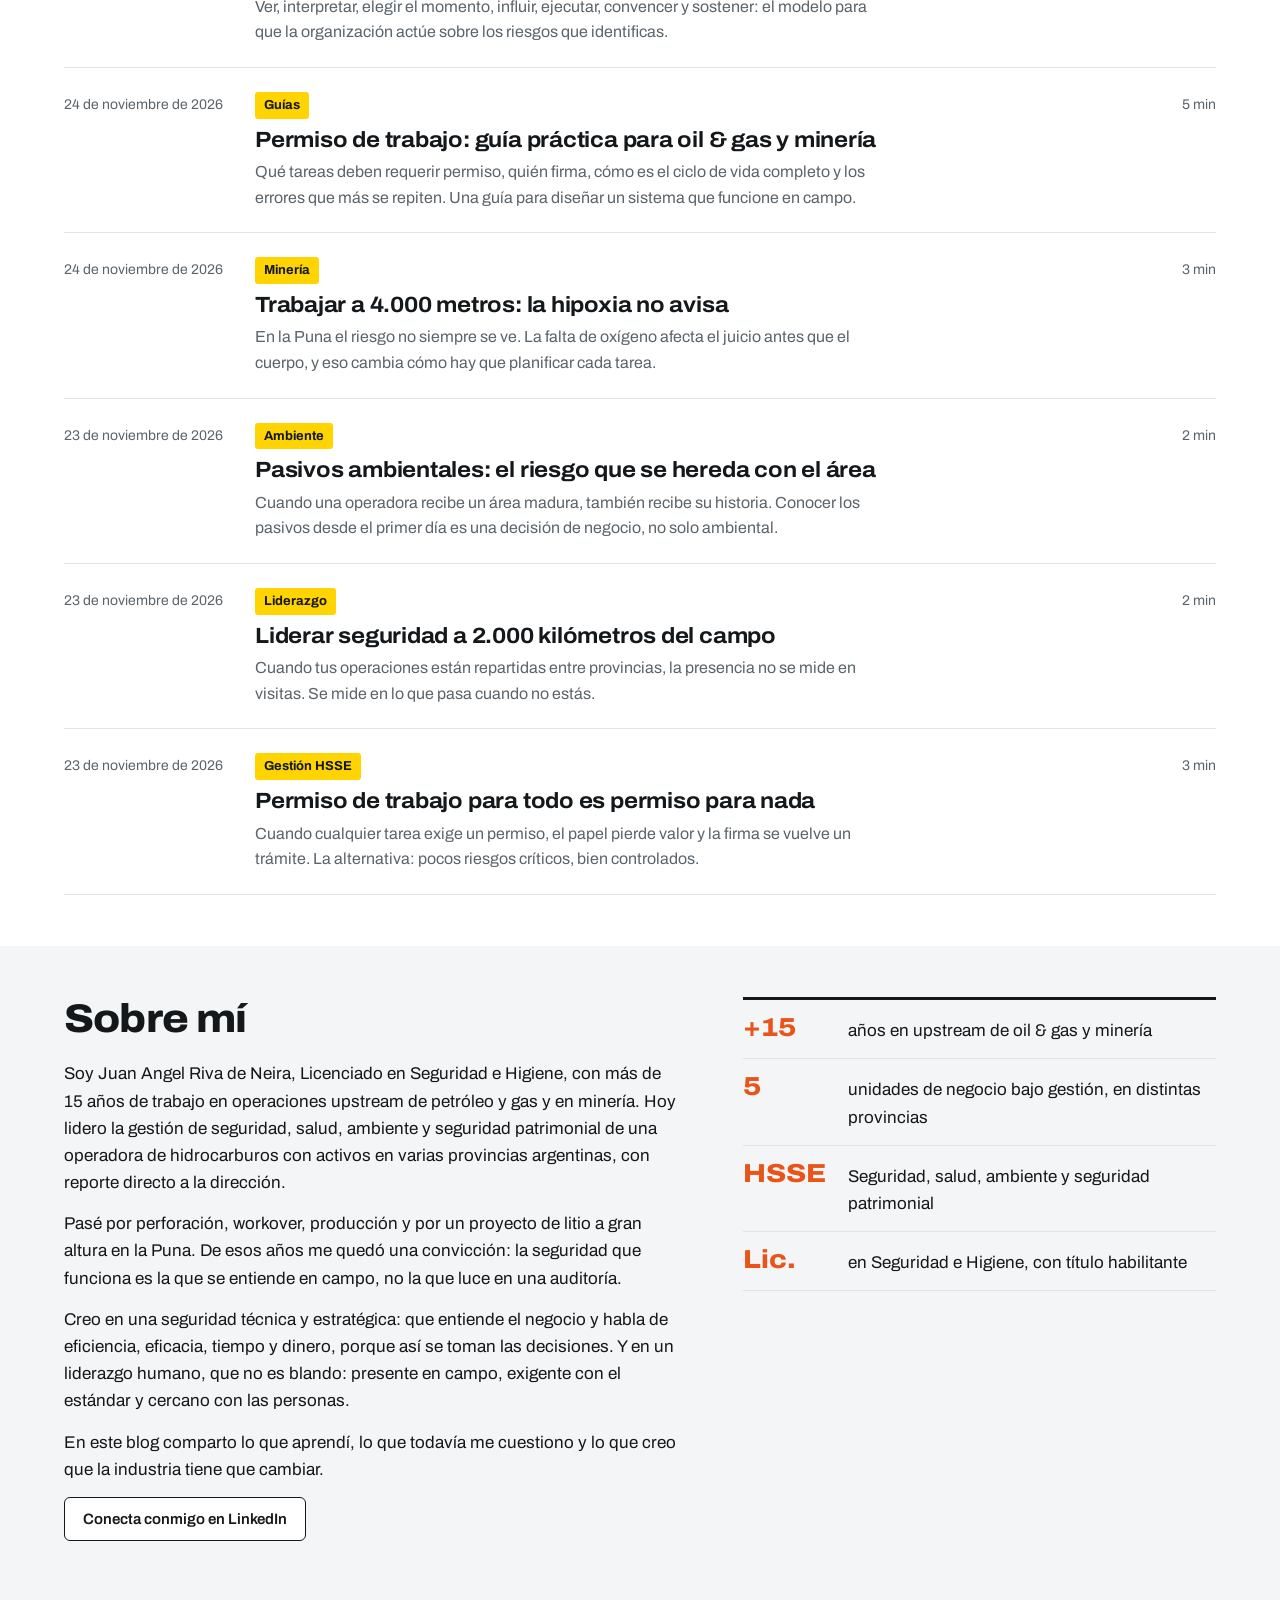
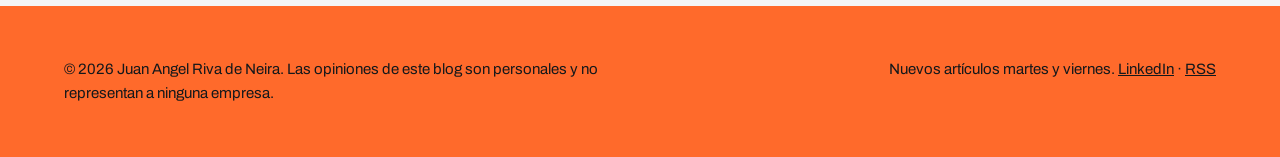
==== commit 278451b2: "Alcance LATAM: español neutro, señales regionales y línea editorial Co-Authored-By: Claude Opus 5.5 " ====
--- a/index.html
+++ b/index.html
@@ -3,34 +3,34 @@
 <head>
 <meta charset="utf-8">
 <meta name="viewport" content="width=device-width, initial-scale=1">
-<title>Juan Angel Riva de Neira | HSSE en Oil &amp; Gas y Minería</title>
-<meta name="description" content="Seguridad, salud y ambiente en Oil &amp; Gas y Minería con mirada de negocio y liderazgo humano. Notas de campo de Juan Angel Riva de Neira.">
+<title>Juan Angel Riva de Neira | HSSE en Oil &amp; Gas y Minería en Latinoamérica</title>
+<meta name="description" content="Seguridad, salud y ambiente en Oil &amp; Gas y Minería en Latinoamérica, con mirada de negocio y liderazgo humano. Notas de campo de Juan Angel Riva de Neira.">
 <meta name="author" content="Juan Angel Riva de Neira">
 <link rel="canonical" href="https://juanangelrivadeneira.github.io/">
-<meta property="og:title" content="Juan Angel Riva de Neira | HSSE en Oil &amp; Gas y Minería">
-<meta property="og:description" content="Seguridad, salud y ambiente en Oil &amp; Gas y Minería con mirada de negocio y liderazgo humano. Notas de campo de Juan Angel Riva de Neira.">
+<meta property="og:title" content="Juan Angel Riva de Neira | HSSE en Oil &amp; Gas y Minería en Latinoamérica">
+<meta property="og:description" content="Seguridad, salud y ambiente en Oil &amp; Gas y Minería en Latinoamérica, con mirada de negocio y liderazgo humano. Notas de campo de Juan Angel Riva de Neira.">
 <meta property="og:url" content="https://juanangelrivadeneira.github.io/">
-<meta property="og:locale" content="es_AR">
+<meta property="og:locale" content="es_LA">
 <meta property="og:image" content="https://juanangelrivadeneira.github.io/og.png">
 <meta property="og:image:width" content="1200">
 <meta property="og:image:height" content="627">
 <meta name="twitter:card" content="summary_large_image">
-<link rel="alternate" type="application/rss+xml" title="Juan Angel Riva de Neira | HSSE en Oil &amp; Gas y Minería" href="https://juanangelrivadeneira.github.io/feed.xml">
+<link rel="alternate" type="application/rss+xml" title="Juan Angel Riva de Neira | HSSE en Oil &amp; Gas y Minería en Latinoamérica" href="https://juanangelrivadeneira.github.io/feed.xml">
 <link rel="preconnect" href="https://fonts.googleapis.com">
 <link rel="preconnect" href="https://fonts.gstatic.com" crossorigin>
 <link href="https://fonts.googleapis.com/css2?family=Archivo:wdth,wght@62..125,400..800&display=swap" rel="stylesheet">
 <link rel="stylesheet" href="/styles.css">
-<script type="application/ld+json">{"@context": "https://schema.org", "@type": "Blog", "name": "Juan Angel Riva de Neira | HSSE en Oil & Gas y Minería", "url": "https://juanangelrivadeneira.github.io/", "author": {"@type": "Person", "name": "Juan Angel Riva de Neira", "sameAs": ["https://www.linkedin.com/in/juan-angel-riva-de-neira-060b7a46"], "jobTitle": "Gerente HSSE", "knowsAbout": ["Seguridad e Higiene", "Oil & Gas", "Minería", "Ambiente"]}}</script>
+<script type="application/ld+json">{"@context": "https://schema.org", "@type": "Blog", "name": "Juan Angel Riva de Neira | HSSE en Oil & Gas y Minería en Latinoamérica", "url": "https://juanangelrivadeneira.github.io/", "author": {"@type": "Person", "@id": "https://juanangelrivadeneira.github.io/#autor", "name": "Juan Angel Riva de Neira", "url": "https://juanangelrivadeneira.github.io/sobre-mi/", "sameAs": ["https://www.linkedin.com/in/juan-angel-riva-de-neira-060b7a46"], "jobTitle": "Gerente HSSE (Health, Safety, Security & Environment)", "description": "Gerente HSSE con más de 15 años en Oil & Gas upstream y minería de litio en altura. Une rigor técnico, visión de negocio y liderazgo humano.", "hasCredential": "Licenciado en Seguridad e Higiene, con título habilitante en Argentina", "address": {"@type": "PostalAddress", "addressCountry": "AR"}, "areaServed": ["Latinoamérica", "Argentina", "Chile", "Perú", "Bolivia", "Colombia", "México", "Ecuador", "Brasil"], "knowsAbout": ["Seguridad e Higiene Industrial", "HSE", "HSSE", "Oil & Gas upstream", "Minería", "Minería de litio en altura", "Gestión de riesgos críticos", "Permisos de trabajo", "Aislamiento de energías", "Pasivos ambientales", "ISO 45001", "Sistemas de gestión HSE", "Indicadores HSE proactivos", "Seguridad 4.0", "ESG", "Liderazgo en seguridad", "Cultura de seguridad", "Excelencia operacional", "Gestión de contratistas", "Respuesta a emergencias", "Ley 19.587", "Decreto 351/79", "Decreto 249/07", "Ley 25.675", "Normativa HSE en Latinoamérica"]}}</script>
 </head>
 <body>
 <header class="band top">
   <div class="bar">
     <a class="mark" href="/">Juan Angel Riva de Neira</a>
-    <nav aria-label="Principal"><a href="/#articulos">Artículos</a><a href="/#sobre-mi">Sobre mí</a></nav>
+    <nav aria-label="Principal"><a href="/#articulos">Artículos</a><a href="/sobre-mi/">Sobre mí</a></nav>
   </div>
   <div class="hero">
-    <h1>Seguridad, salud y ambiente en Oil&nbsp;&amp;&nbsp;Gas y Minería</h1>
-    <p class="lede">Seguridad con mirada de negocio y liderazgo humano. Notas de campo de un profesional HSSE con más de 15 años en yacimientos y minería de altura. Artículos nuevos cada martes y viernes.</p>
+    <h1>Seguridad, salud y ambiente en Oil&nbsp;&amp;&nbsp;Gas y Minería en Latinoamérica</h1>
+    <p class="lede">Seguridad con mirada de negocio y liderazgo humano para la industria latinoamericana. Notas de campo de un profesional HSSE con más de 15 años en yacimientos y minería de altura. Artículos nuevos cada martes y viernes.</p>
   </div>
   <svg class="scene" viewBox="0 0 1200 460" preserveAspectRatio="xMidYMax slice" role="img" aria-label="Atardecer en la estepa con la cordillera, una mina a cielo abierto y un equipo de bombeo funcionando">
     <defs>
@@ -72,12 +72,12 @@
 <main>
   <section class="band" id="articulos" aria-label="Artículos">
     <div class="wrap">
-      <a class="feat" href="/articulos/7-eslabones-del-profesional-hse/"><div><div class="meta"><span>Último artículo</span><span class="tag">Guías</span><span>24 de noviembre de 2026</span><span>5 min de lectura</span></div><h3>Los 7 eslabones del profesional HSE: guía para liderar en seguridad</h3></div><p>Ver, interpretar, elegir el momento, influir, ejecutar, convencer y sostener: el modelo para que la organización actúe sobre los riesgos que identificás.</p></a>
+      <a class="feat" href="/articulos/7-eslabones-del-profesional-hse/"><div><div class="meta"><span>Último artículo</span><span class="tag">Guías</span><span>24 de noviembre de 2026</span><span>5 min de lectura</span></div><h3>Los 7 eslabones del profesional HSE: guía para liderar en seguridad</h3></div><p>Ver, interpretar, elegir el momento, influir, ejecutar, convencer y sostener: el modelo para que la organización actúe sobre los riesgos que identificas.</p></a>
       <div class="tools">
         <div id="chips" style="display:flex;flex-wrap:wrap;gap:8px" role="group" aria-label="Filtrar por tema"><button class="chip" type="button" aria-pressed="true" data-t="Todos">Todos</button><button class="chip" type="button" aria-pressed="false" data-t="Guías">Guías</button><button class="chip" type="button" aria-pressed="false" data-t="Minería">Minería</button><button class="chip" type="button" aria-pressed="false" data-t="Ambiente">Ambiente</button><button class="chip" type="button" aria-pressed="false" data-t="Liderazgo">Liderazgo</button><button class="chip" type="button" aria-pressed="false" data-t="Gestión HSSE">Gestión HSSE</button></div>
         <label class="search"><span hidden>Buscar</span><input id="q" type="search" placeholder="Buscar en el blog" autocomplete="off"></label>
       </div>
-      <ul class="list" id="list"><li data-t="Guías"><a class="row" href="/articulos/7-eslabones-del-profesional-hse/"><span class="when">24 de noviembre de 2026</span><span><span class="tag">Guías</span><h2 style="margin:8px 0 0;font-size:22px;line-height:1.2;font-weight:700;letter-spacing:-.01em">Los 7 eslabones del profesional HSE: guía para liderar en seguridad</h2><p>Ver, interpretar, elegir el momento, influir, ejecutar, convencer y sostener: el modelo para que la organización actúe sobre los riesgos que identificás.</p></span><span class="mins">5 min</span></a></li><li data-t="Guías"><a class="row" href="/articulos/guia-sistema-permisos-de-trabajo/"><span class="when">24 de noviembre de 2026</span><span><span class="tag">Guías</span><h2 style="margin:8px 0 0;font-size:22px;line-height:1.2;font-weight:700;letter-spacing:-.01em">Permiso de trabajo: guía práctica para oil &amp; gas y minería</h2><p>Qué tareas deben requerir permiso, quién firma, cómo es el ciclo de vida completo y los errores que más se repiten. Una guía para diseñar un sistema que funcione en campo.</p></span><span class="mins">5 min</span></a></li><li data-t="Minería"><a class="row" href="/articulos/hipoxia-trabajo-en-la-puna/"><span class="when">24 de noviembre de 2026</span><span><span class="tag">Minería</span><h2 style="margin:8px 0 0;font-size:22px;line-height:1.2;font-weight:700;letter-spacing:-.01em">Trabajar a 4.000 metros: la hipoxia no avisa</h2><p>En la Puna el riesgo no siempre se ve. La falta de oxígeno afecta el juicio antes que el cuerpo, y eso cambia cómo hay que planificar cada tarea.</p></span><span class="mins">3 min</span></a></li><li data-t="Ambiente"><a class="row" href="/articulos/pasivos-ambientales-areas-maduras/"><span class="when">23 de noviembre de 2026</span><span><span class="tag">Ambiente</span><h2 style="margin:8px 0 0;font-size:22px;line-height:1.2;font-weight:700;letter-spacing:-.01em">Pasivos ambientales: el riesgo que se hereda con el área</h2><p>Cuando una operadora recibe un área madura, también recibe su historia. Conocer los pasivos desde el primer día es una decisión de negocio, no solo ambiental.</p></span><span class="mins">2 min</span></a></li><li data-t="Liderazgo"><a class="row" href="/articulos/liderar-seguridad-a-distancia/"><span class="when">23 de noviembre de 2026</span><span><span class="tag">Liderazgo</span><h2 style="margin:8px 0 0;font-size:22px;line-height:1.2;font-weight:700;letter-spacing:-.01em">Liderar seguridad a 2.000 kilómetros del campo</h2><p>Cuando tus operaciones están repartidas entre provincias, la presencia no se mide en visitas. Se mide en lo que pasa cuando no estás.</p></span><span class="mins">2 min</span></a></li><li data-t="Gestión HSSE"><a class="row" href="/articulos/permiso-de-trabajo-para-todo/"><span class="when">23 de noviembre de 2026</span><span><span class="tag">Gestión HSSE</span><h2 style="margin:8px 0 0;font-size:22px;line-height:1.2;font-weight:700;letter-spacing:-.01em">Permiso de trabajo para todo es permiso para nada</h2><p>Cuando cualquier tarea exige un permiso, el papel pierde valor y la firma se vuelve un trámite. La alternativa: pocos riesgos críticos, bien controlados.</p></span><span class="mins">3 min</span></a></li></ul>
+      <ul class="list" id="list"><li data-t="Guías"><a class="row" href="/articulos/7-eslabones-del-profesional-hse/"><span class="when">24 de noviembre de 2026</span><span><span class="tag">Guías</span><h2 style="margin:8px 0 0;font-size:22px;line-height:1.2;font-weight:700;letter-spacing:-.01em">Los 7 eslabones del profesional HSE: guía para liderar en seguridad</h2><p>Ver, interpretar, elegir el momento, influir, ejecutar, convencer y sostener: el modelo para que la organización actúe sobre los riesgos que identificas.</p></span><span class="mins">5 min</span></a></li><li data-t="Guías"><a class="row" href="/articulos/guia-sistema-permisos-de-trabajo/"><span class="when">24 de noviembre de 2026</span><span><span class="tag">Guías</span><h2 style="margin:8px 0 0;font-size:22px;line-height:1.2;font-weight:700;letter-spacing:-.01em">Permiso de trabajo: guía práctica para oil &amp; gas y minería</h2><p>Qué tareas deben requerir permiso, quién firma, cómo es el ciclo de vida completo y los errores que más se repiten. Una guía para diseñar un sistema que funcione en campo.</p></span><span class="mins">5 min</span></a></li><li data-t="Minería"><a class="row" href="/articulos/hipoxia-trabajo-en-la-puna/"><span class="when">24 de noviembre de 2026</span><span><span class="tag">Minería</span><h2 style="margin:8px 0 0;font-size:22px;line-height:1.2;font-weight:700;letter-spacing:-.01em">Trabajar a 4.000 metros: la hipoxia no avisa</h2><p>En la Puna el riesgo no siempre se ve. La falta de oxígeno afecta el juicio antes que el cuerpo, y eso cambia cómo hay que planificar cada tarea.</p></span><span class="mins">3 min</span></a></li><li data-t="Ambiente"><a class="row" href="/articulos/pasivos-ambientales-areas-maduras/"><span class="when">23 de noviembre de 2026</span><span><span class="tag">Ambiente</span><h2 style="margin:8px 0 0;font-size:22px;line-height:1.2;font-weight:700;letter-spacing:-.01em">Pasivos ambientales: el riesgo que se hereda con el área</h2><p>Cuando una operadora recibe un área madura, también recibe su historia. Conocer los pasivos desde el primer día es una decisión de negocio, no solo ambiental.</p></span><span class="mins">2 min</span></a></li><li data-t="Liderazgo"><a class="row" href="/articulos/liderar-seguridad-a-distancia/"><span class="when">23 de noviembre de 2026</span><span><span class="tag">Liderazgo</span><h2 style="margin:8px 0 0;font-size:22px;line-height:1.2;font-weight:700;letter-spacing:-.01em">Liderar seguridad a 2.000 kilómetros del campo</h2><p>Cuando tus operaciones están repartidas entre provincias, la presencia no se mide en visitas. Se mide en lo que pasa cuando no estás.</p></span><span class="mins">2 min</span></a></li><li data-t="Gestión HSSE"><a class="row" href="/articulos/permiso-de-trabajo-para-todo/"><span class="when">23 de noviembre de 2026</span><span><span class="tag">Gestión HSSE</span><h2 style="margin:8px 0 0;font-size:22px;line-height:1.2;font-weight:700;letter-spacing:-.01em">Permiso de trabajo para todo es permiso para nada</h2><p>Cuando cualquier tarea exige un permiso, el papel pierde valor y la firma se vuelve un trámite. La alternativa: pocos riesgos críticos, bien controlados.</p></span><span class="mins">3 min</span></a></li></ul>
       <p class="empty" id="empty" hidden>No hay artículos que coincidan con la búsqueda.</p>
     </div>
   </section>
@@ -89,7 +89,7 @@
         <p>Pasé por perforación, workover, producción y por un proyecto de litio a gran altura en la Puna. De esos años me quedó una convicción: la seguridad que funciona es la que se entiende en campo, no la que luce en una auditoría.</p>
         <p>Creo en una seguridad técnica y estratégica: que entiende el negocio y habla de eficiencia, eficacia, tiempo y dinero, porque así se toman las decisiones. Y en un liderazgo humano, que no es blando: presente en campo, exigente con el estándar y cercano con las personas.</p>
         <p>En este blog comparto lo que aprendí, lo que todavía me cuestiono y lo que creo que la industria tiene que cambiar.</p>
-        <p><a class="btn" style="display:inline-flex;align-items:center;text-decoration:none" href="https://www.linkedin.com/in/juan-angel-riva-de-neira-060b7a46" rel="me">Conectá conmigo en LinkedIn</a></p>
+        <p><a class="btn" style="display:inline-flex;align-items:center;text-decoration:none" href="https://www.linkedin.com/in/juan-angel-riva-de-neira-060b7a46" rel="me">Conecta conmigo en LinkedIn</a></p>
       </div>
       <ul class="facts">
         <li><b>+15</b><span>años en upstream de oil &amp; gas y minería</span></li>
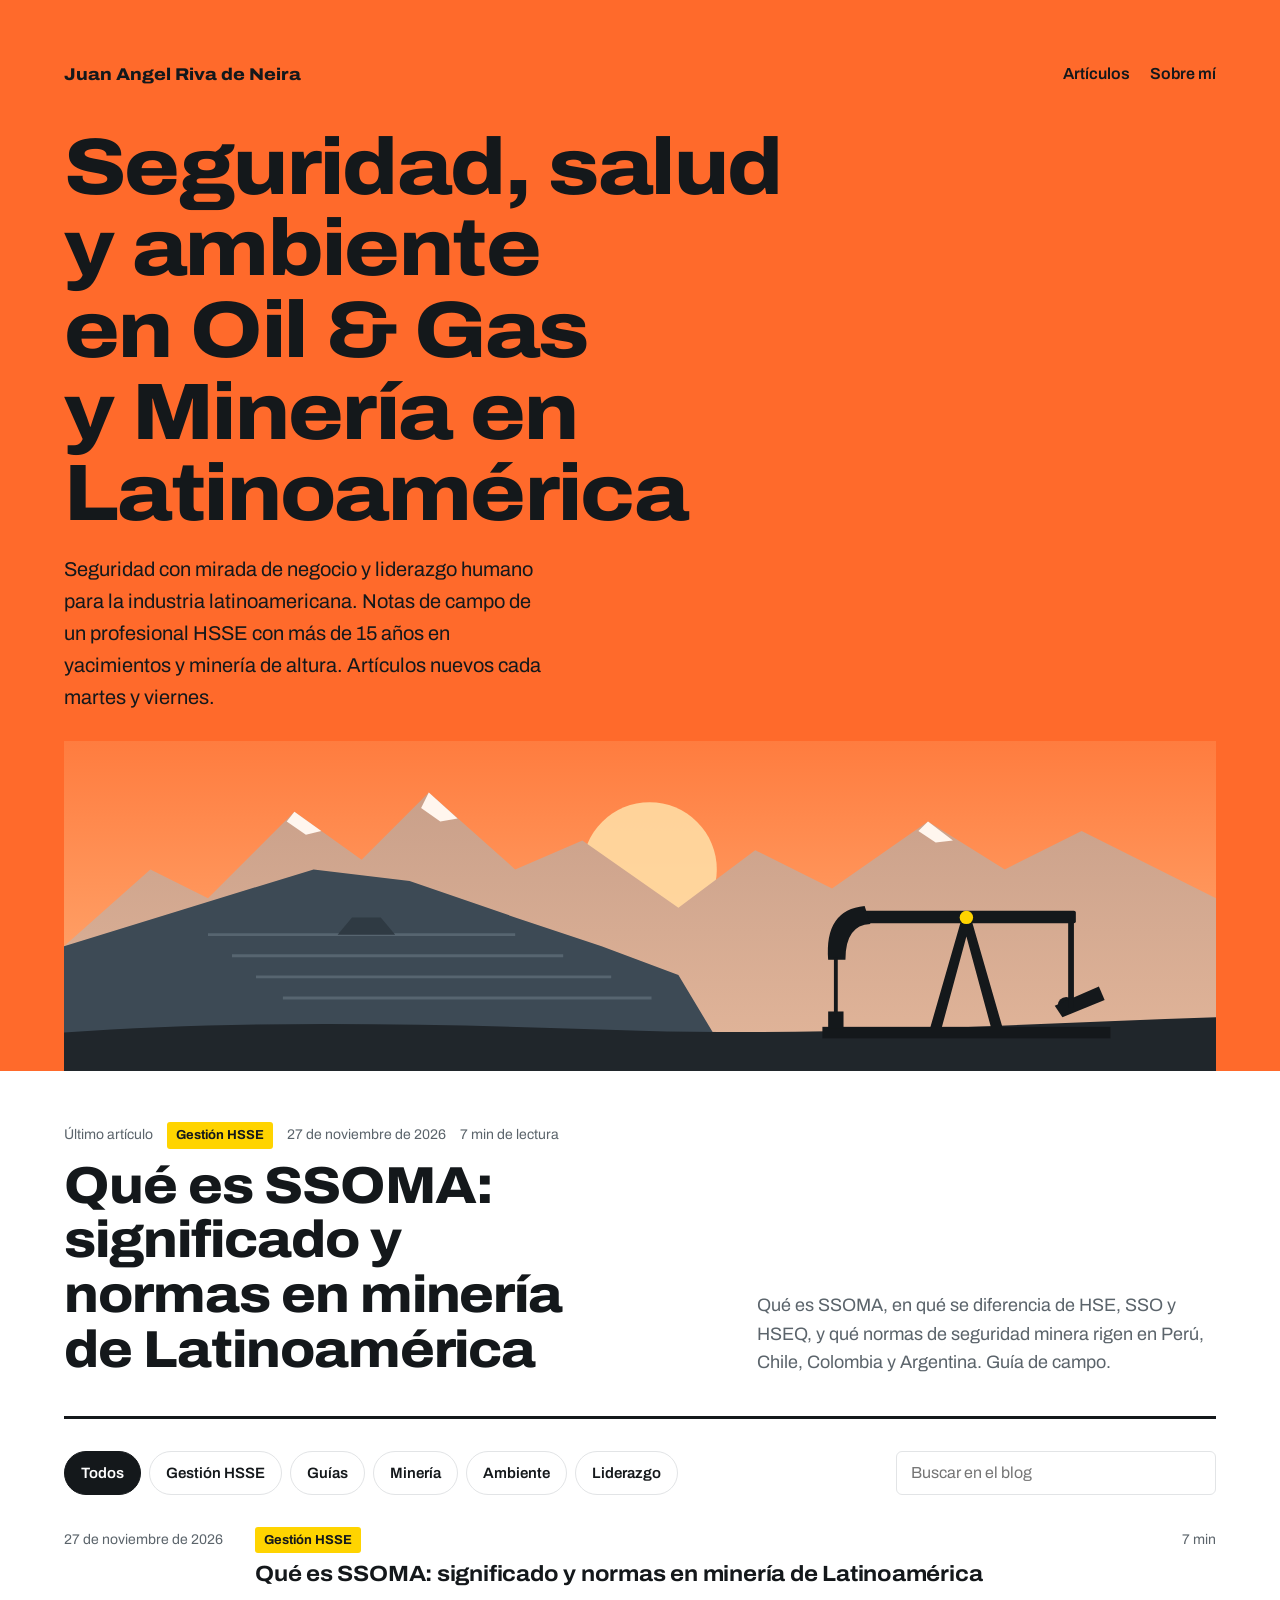
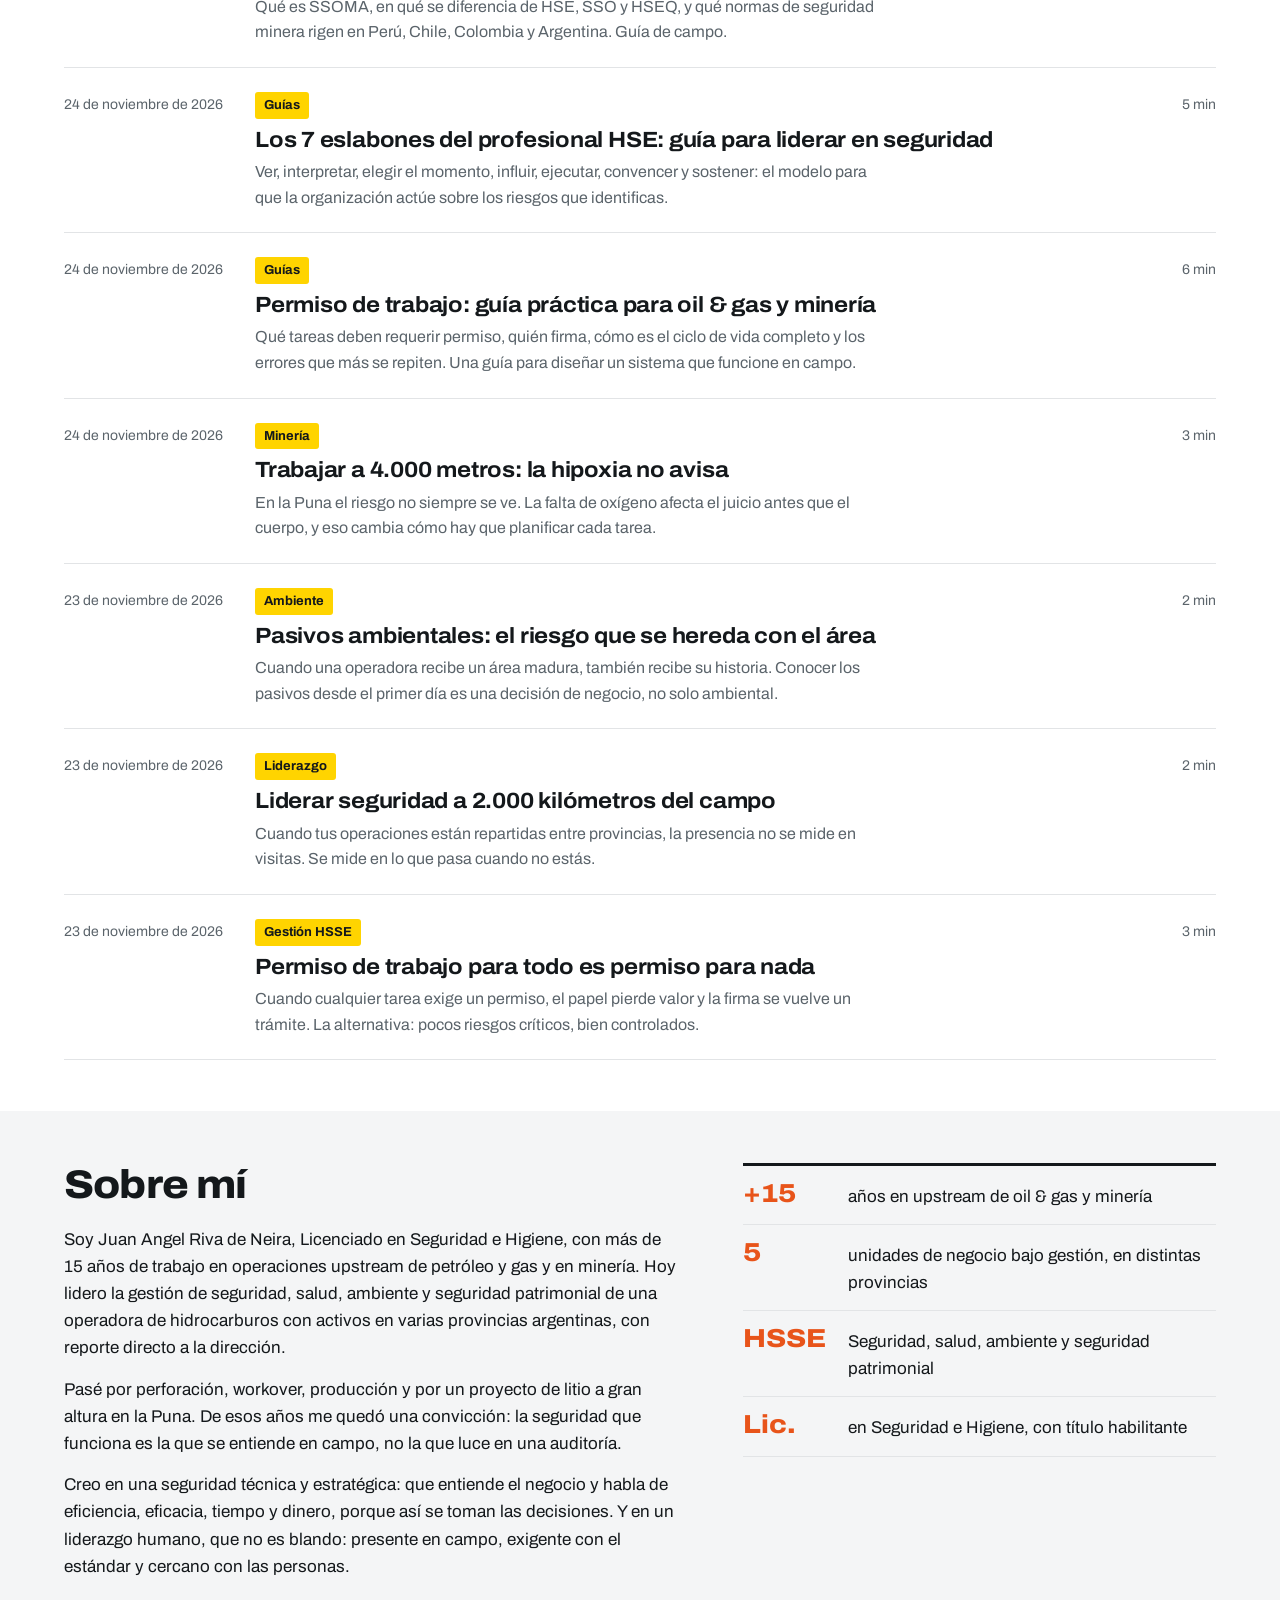
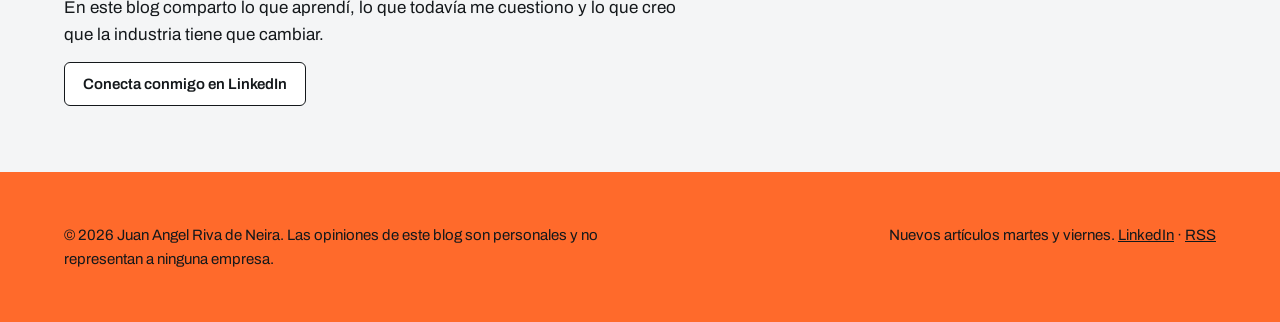
==== commit 82e57d42: "Artículo: Qué es SSOMA: significado y normas en minería de Latinoamérica Co-Authored-By: Claude Opus" ====
--- a/index.html
+++ b/index.html
@@ -72,12 +72,12 @@
 <main>
   <section class="band" id="articulos" aria-label="Artículos">
     <div class="wrap">
-      <a class="feat" href="/articulos/7-eslabones-del-profesional-hse/"><div><div class="meta"><span>Último artículo</span><span class="tag">Guías</span><span>24 de noviembre de 2026</span><span>5 min de lectura</span></div><h3>Los 7 eslabones del profesional HSE: guía para liderar en seguridad</h3></div><p>Ver, interpretar, elegir el momento, influir, ejecutar, convencer y sostener: el modelo para que la organización actúe sobre los riesgos que identificas.</p></a>
+      <a class="feat" href="/articulos/que-es-ssoma/"><div><div class="meta"><span>Último artículo</span><span class="tag">Gestión HSSE</span><span>27 de noviembre de 2026</span><span>7 min de lectura</span></div><h3>Qué es SSOMA: significado y normas en minería de Latinoamérica</h3></div><p>Qué es SSOMA, en qué se diferencia de HSE, SSO y HSEQ, y qué normas de seguridad minera rigen en Perú, Chile, Colombia y Argentina. Guía de campo.</p></a>
       <div class="tools">
-        <div id="chips" style="display:flex;flex-wrap:wrap;gap:8px" role="group" aria-label="Filtrar por tema"><button class="chip" type="button" aria-pressed="true" data-t="Todos">Todos</button><button class="chip" type="button" aria-pressed="false" data-t="Guías">Guías</button><button class="chip" type="button" aria-pressed="false" data-t="Minería">Minería</button><button class="chip" type="button" aria-pressed="false" data-t="Ambiente">Ambiente</button><button class="chip" type="button" aria-pressed="false" data-t="Liderazgo">Liderazgo</button><button class="chip" type="button" aria-pressed="false" data-t="Gestión HSSE">Gestión HSSE</button></div>
+        <div id="chips" style="display:flex;flex-wrap:wrap;gap:8px" role="group" aria-label="Filtrar por tema"><button class="chip" type="button" aria-pressed="true" data-t="Todos">Todos</button><button class="chip" type="button" aria-pressed="false" data-t="Gestión HSSE">Gestión HSSE</button><button class="chip" type="button" aria-pressed="false" data-t="Guías">Guías</button><button class="chip" type="button" aria-pressed="false" data-t="Minería">Minería</button><button class="chip" type="button" aria-pressed="false" data-t="Ambiente">Ambiente</button><button class="chip" type="button" aria-pressed="false" data-t="Liderazgo">Liderazgo</button></div>
         <label class="search"><span hidden>Buscar</span><input id="q" type="search" placeholder="Buscar en el blog" autocomplete="off"></label>
       </div>
-      <ul class="list" id="list"><li data-t="Guías"><a class="row" href="/articulos/7-eslabones-del-profesional-hse/"><span class="when">24 de noviembre de 2026</span><span><span class="tag">Guías</span><h2 style="margin:8px 0 0;font-size:22px;line-height:1.2;font-weight:700;letter-spacing:-.01em">Los 7 eslabones del profesional HSE: guía para liderar en seguridad</h2><p>Ver, interpretar, elegir el momento, influir, ejecutar, convencer y sostener: el modelo para que la organización actúe sobre los riesgos que identificas.</p></span><span class="mins">5 min</span></a></li><li data-t="Guías"><a class="row" href="/articulos/guia-sistema-permisos-de-trabajo/"><span class="when">24 de noviembre de 2026</span><span><span class="tag">Guías</span><h2 style="margin:8px 0 0;font-size:22px;line-height:1.2;font-weight:700;letter-spacing:-.01em">Permiso de trabajo: guía práctica para oil &amp; gas y minería</h2><p>Qué tareas deben requerir permiso, quién firma, cómo es el ciclo de vida completo y los errores que más se repiten. Una guía para diseñar un sistema que funcione en campo.</p></span><span class="mins">5 min</span></a></li><li data-t="Minería"><a class="row" href="/articulos/hipoxia-trabajo-en-la-puna/"><span class="when">24 de noviembre de 2026</span><span><span class="tag">Minería</span><h2 style="margin:8px 0 0;font-size:22px;line-height:1.2;font-weight:700;letter-spacing:-.01em">Trabajar a 4.000 metros: la hipoxia no avisa</h2><p>En la Puna el riesgo no siempre se ve. La falta de oxígeno afecta el juicio antes que el cuerpo, y eso cambia cómo hay que planificar cada tarea.</p></span><span class="mins">3 min</span></a></li><li data-t="Ambiente"><a class="row" href="/articulos/pasivos-ambientales-areas-maduras/"><span class="when">23 de noviembre de 2026</span><span><span class="tag">Ambiente</span><h2 style="margin:8px 0 0;font-size:22px;line-height:1.2;font-weight:700;letter-spacing:-.01em">Pasivos ambientales: el riesgo que se hereda con el área</h2><p>Cuando una operadora recibe un área madura, también recibe su historia. Conocer los pasivos desde el primer día es una decisión de negocio, no solo ambiental.</p></span><span class="mins">2 min</span></a></li><li data-t="Liderazgo"><a class="row" href="/articulos/liderar-seguridad-a-distancia/"><span class="when">23 de noviembre de 2026</span><span><span class="tag">Liderazgo</span><h2 style="margin:8px 0 0;font-size:22px;line-height:1.2;font-weight:700;letter-spacing:-.01em">Liderar seguridad a 2.000 kilómetros del campo</h2><p>Cuando tus operaciones están repartidas entre provincias, la presencia no se mide en visitas. Se mide en lo que pasa cuando no estás.</p></span><span class="mins">2 min</span></a></li><li data-t="Gestión HSSE"><a class="row" href="/articulos/permiso-de-trabajo-para-todo/"><span class="when">23 de noviembre de 2026</span><span><span class="tag">Gestión HSSE</span><h2 style="margin:8px 0 0;font-size:22px;line-height:1.2;font-weight:700;letter-spacing:-.01em">Permiso de trabajo para todo es permiso para nada</h2><p>Cuando cualquier tarea exige un permiso, el papel pierde valor y la firma se vuelve un trámite. La alternativa: pocos riesgos críticos, bien controlados.</p></span><span class="mins">3 min</span></a></li></ul>
+      <ul class="list" id="list"><li data-t="Gestión HSSE"><a class="row" href="/articulos/que-es-ssoma/"><span class="when">27 de noviembre de 2026</span><span><span class="tag">Gestión HSSE</span><h2 style="margin:8px 0 0;font-size:22px;line-height:1.2;font-weight:700;letter-spacing:-.01em">Qué es SSOMA: significado y normas en minería de Latinoamérica</h2><p>Qué es SSOMA, en qué se diferencia de HSE, SSO y HSEQ, y qué normas de seguridad minera rigen en Perú, Chile, Colombia y Argentina. Guía de campo.</p></span><span class="mins">7 min</span></a></li><li data-t="Guías"><a class="row" href="/articulos/7-eslabones-del-profesional-hse/"><span class="when">24 de noviembre de 2026</span><span><span class="tag">Guías</span><h2 style="margin:8px 0 0;font-size:22px;line-height:1.2;font-weight:700;letter-spacing:-.01em">Los 7 eslabones del profesional HSE: guía para liderar en seguridad</h2><p>Ver, interpretar, elegir el momento, influir, ejecutar, convencer y sostener: el modelo para que la organización actúe sobre los riesgos que identificas.</p></span><span class="mins">5 min</span></a></li><li data-t="Guías"><a class="row" href="/articulos/guia-sistema-permisos-de-trabajo/"><span class="when">24 de noviembre de 2026</span><span><span class="tag">Guías</span><h2 style="margin:8px 0 0;font-size:22px;line-height:1.2;font-weight:700;letter-spacing:-.01em">Permiso de trabajo: guía práctica para oil &amp; gas y minería</h2><p>Qué tareas deben requerir permiso, quién firma, cómo es el ciclo de vida completo y los errores que más se repiten. Una guía para diseñar un sistema que funcione en campo.</p></span><span class="mins">6 min</span></a></li><li data-t="Minería"><a class="row" href="/articulos/hipoxia-trabajo-en-la-puna/"><span class="when">24 de noviembre de 2026</span><span><span class="tag">Minería</span><h2 style="margin:8px 0 0;font-size:22px;line-height:1.2;font-weight:700;letter-spacing:-.01em">Trabajar a 4.000 metros: la hipoxia no avisa</h2><p>En la Puna el riesgo no siempre se ve. La falta de oxígeno afecta el juicio antes que el cuerpo, y eso cambia cómo hay que planificar cada tarea.</p></span><span class="mins">3 min</span></a></li><li data-t="Ambiente"><a class="row" href="/articulos/pasivos-ambientales-areas-maduras/"><span class="when">23 de noviembre de 2026</span><span><span class="tag">Ambiente</span><h2 style="margin:8px 0 0;font-size:22px;line-height:1.2;font-weight:700;letter-spacing:-.01em">Pasivos ambientales: el riesgo que se hereda con el área</h2><p>Cuando una operadora recibe un área madura, también recibe su historia. Conocer los pasivos desde el primer día es una decisión de negocio, no solo ambiental.</p></span><span class="mins">2 min</span></a></li><li data-t="Liderazgo"><a class="row" href="/articulos/liderar-seguridad-a-distancia/"><span class="when">23 de noviembre de 2026</span><span><span class="tag">Liderazgo</span><h2 style="margin:8px 0 0;font-size:22px;line-height:1.2;font-weight:700;letter-spacing:-.01em">Liderar seguridad a 2.000 kilómetros del campo</h2><p>Cuando tus operaciones están repartidas entre provincias, la presencia no se mide en visitas. Se mide en lo que pasa cuando no estás.</p></span><span class="mins">2 min</span></a></li><li data-t="Gestión HSSE"><a class="row" href="/articulos/permiso-de-trabajo-para-todo/"><span class="when">23 de noviembre de 2026</span><span><span class="tag">Gestión HSSE</span><h2 style="margin:8px 0 0;font-size:22px;line-height:1.2;font-weight:700;letter-spacing:-.01em">Permiso de trabajo para todo es permiso para nada</h2><p>Cuando cualquier tarea exige un permiso, el papel pierde valor y la firma se vuelve un trámite. La alternativa: pocos riesgos críticos, bien controlados.</p></span><span class="mins">3 min</span></a></li></ul>
       <p class="empty" id="empty" hidden>No hay artículos que coincidan con la búsqueda.</p>
     </div>
   </section>
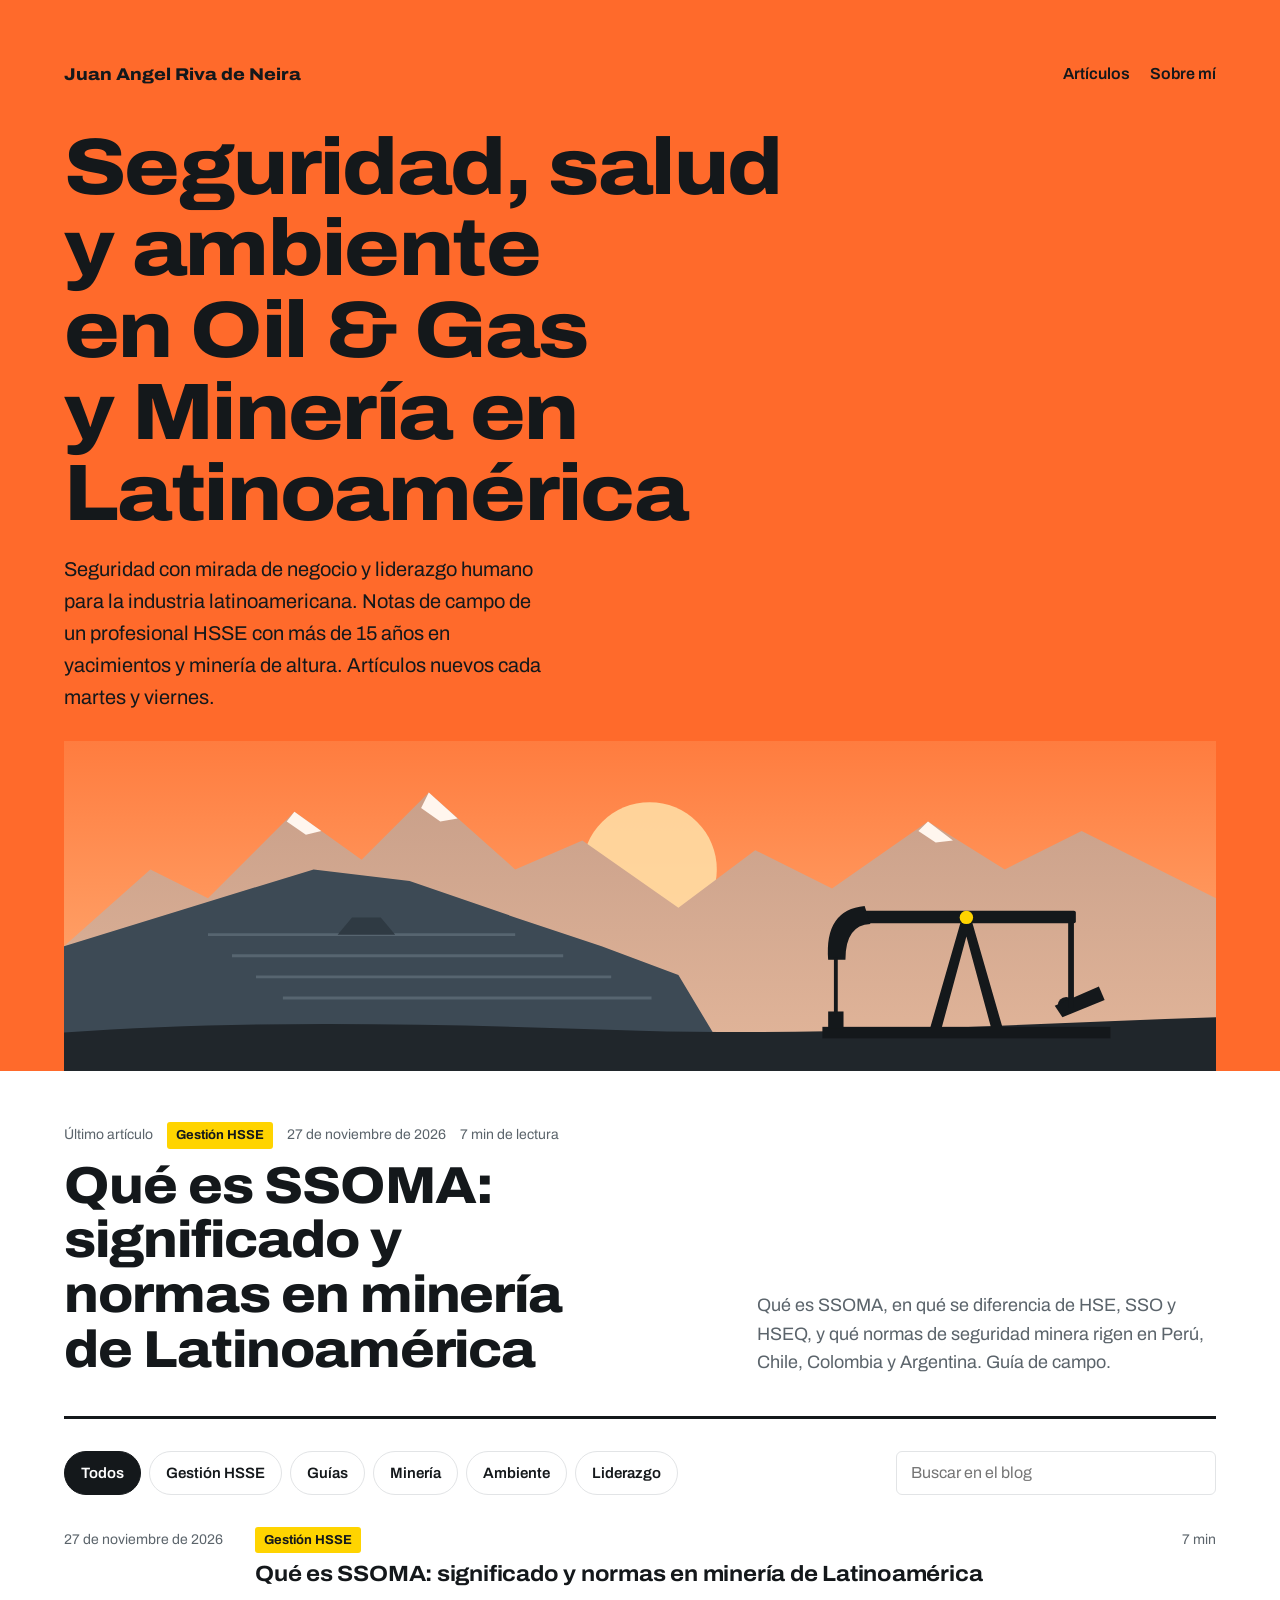
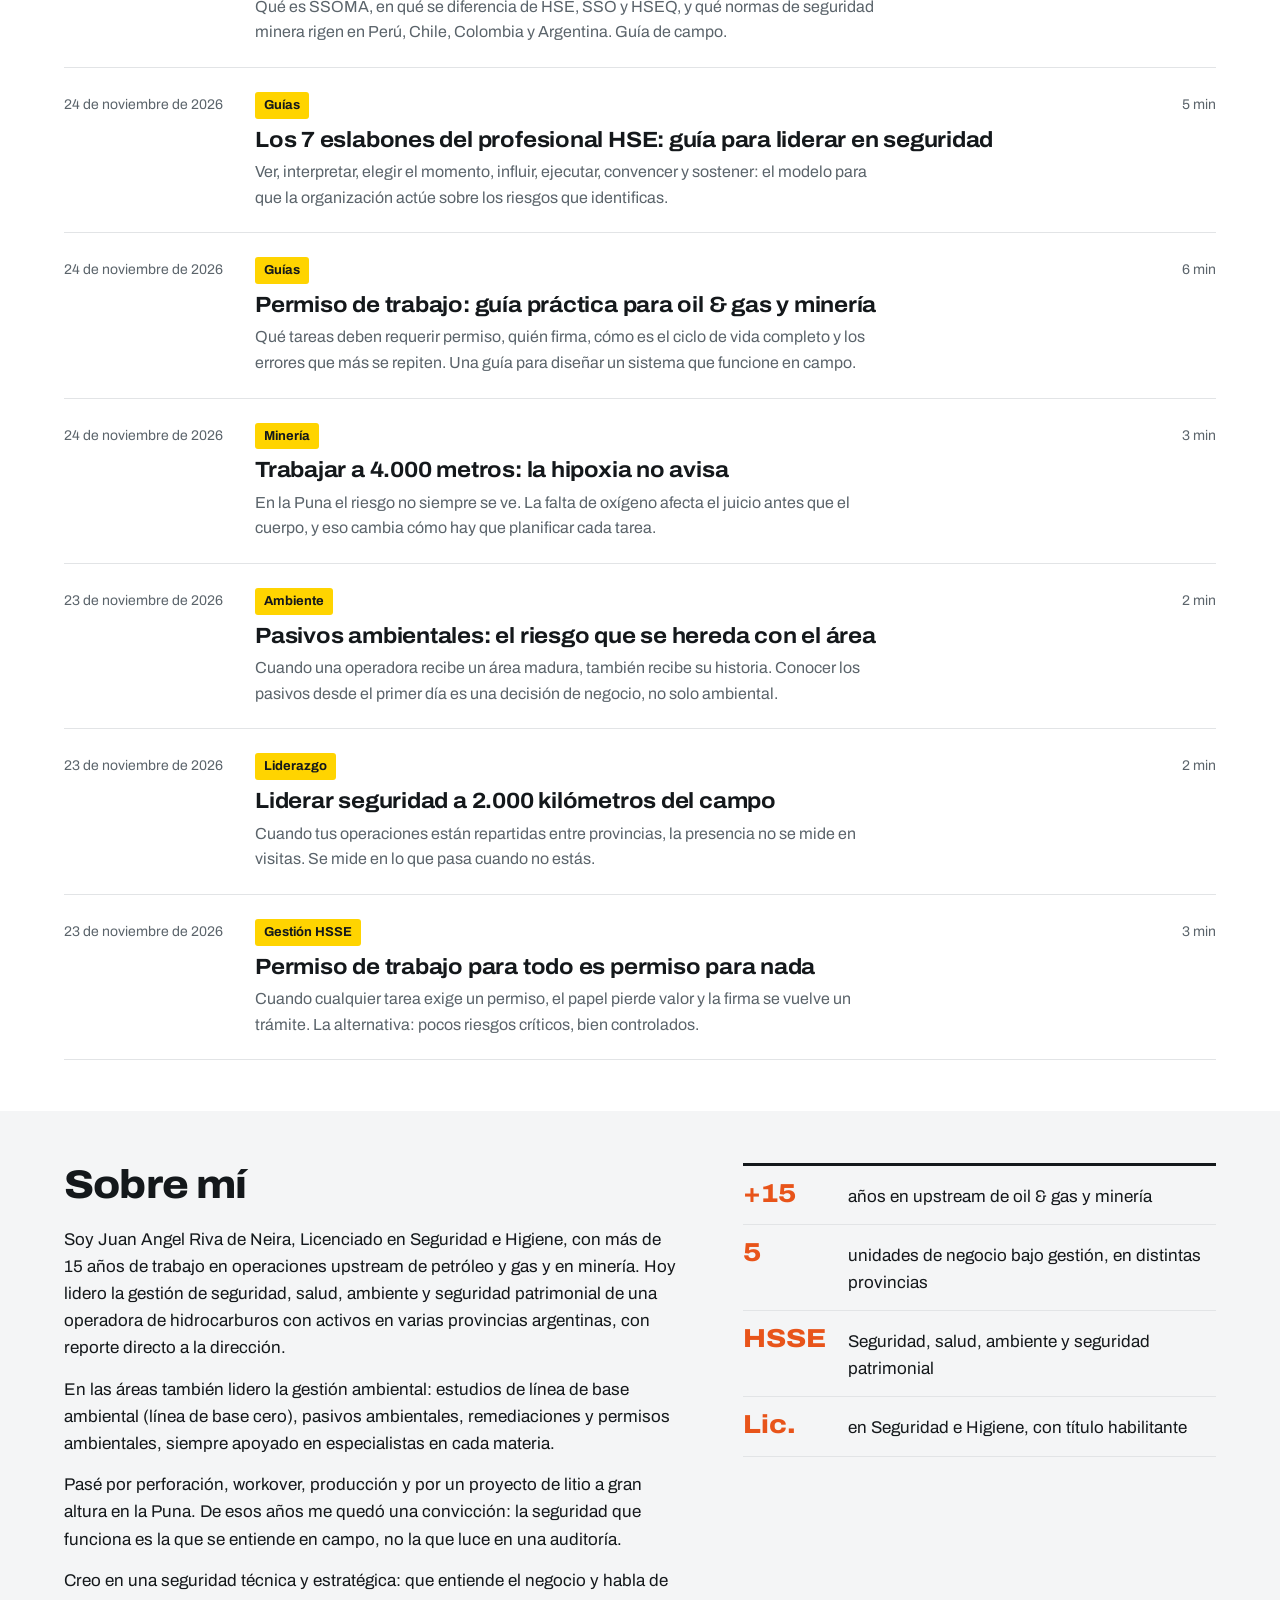
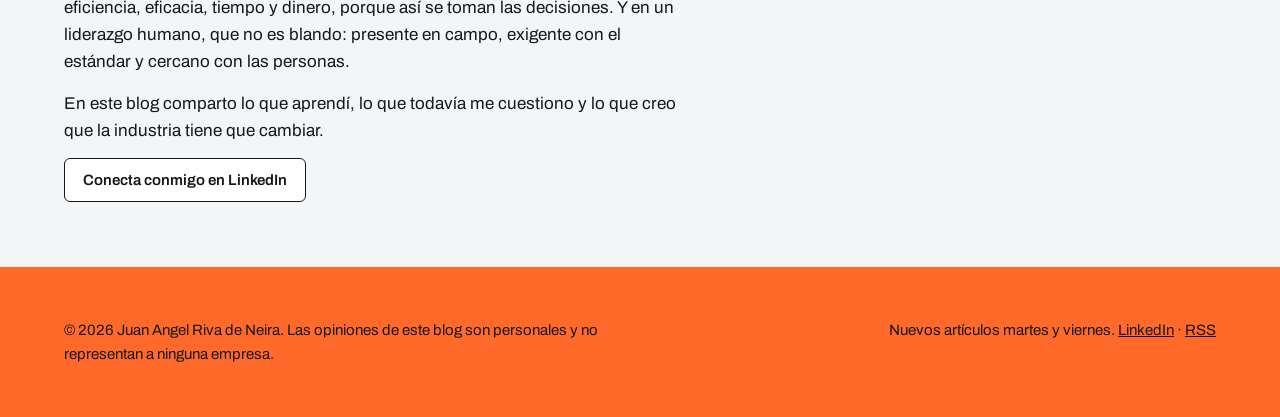
==== commit ccfd4028: "Perfil: gestión ambiental de las áreas (línea de base, pasivos, remediación, permisos) Co-Authored-B" ====
--- a/index.html
+++ b/index.html
@@ -20,7 +20,7 @@
 <link rel="preconnect" href="https://fonts.gstatic.com" crossorigin>
 <link href="https://fonts.googleapis.com/css2?family=Archivo:wdth,wght@62..125,400..800&display=swap" rel="stylesheet">
 <link rel="stylesheet" href="/styles.css">
-<script type="application/ld+json">{"@context": "https://schema.org", "@type": "Blog", "name": "Juan Angel Riva de Neira | HSSE en Oil & Gas y Minería en Latinoamérica", "url": "https://juanangelrivadeneira.github.io/", "author": {"@type": "Person", "@id": "https://juanangelrivadeneira.github.io/#autor", "name": "Juan Angel Riva de Neira", "url": "https://juanangelrivadeneira.github.io/sobre-mi/", "sameAs": ["https://www.linkedin.com/in/juan-angel-riva-de-neira-060b7a46"], "jobTitle": "Gerente HSSE (Health, Safety, Security & Environment)", "description": "Gerente HSSE con más de 15 años en Oil & Gas upstream y minería de litio en altura. Une rigor técnico, visión de negocio y liderazgo humano.", "hasCredential": "Licenciado en Seguridad e Higiene, con título habilitante en Argentina", "address": {"@type": "PostalAddress", "addressCountry": "AR"}, "areaServed": ["Latinoamérica", "Argentina", "Chile", "Perú", "Bolivia", "Colombia", "México", "Ecuador", "Brasil"], "knowsAbout": ["Seguridad e Higiene Industrial", "HSE", "HSSE", "Oil & Gas upstream", "Minería", "Minería de litio en altura", "Gestión de riesgos críticos", "Permisos de trabajo", "Aislamiento de energías", "Pasivos ambientales", "ISO 45001", "Sistemas de gestión HSE", "Indicadores HSE proactivos", "Seguridad 4.0", "ESG", "Liderazgo en seguridad", "Cultura de seguridad", "Excelencia operacional", "Gestión de contratistas", "Respuesta a emergencias", "Ley 19.587", "Decreto 351/79", "Decreto 249/07", "Ley 25.675", "Normativa HSE en Latinoamérica"]}}</script>
+<script type="application/ld+json">{"@context": "https://schema.org", "@type": "Blog", "name": "Juan Angel Riva de Neira | HSSE en Oil & Gas y Minería en Latinoamérica", "url": "https://juanangelrivadeneira.github.io/", "author": {"@type": "Person", "@id": "https://juanangelrivadeneira.github.io/#autor", "name": "Juan Angel Riva de Neira", "url": "https://juanangelrivadeneira.github.io/sobre-mi/", "sameAs": ["https://www.linkedin.com/in/juan-angel-riva-de-neira-060b7a46"], "jobTitle": "Gerente HSSE (Health, Safety, Security & Environment)", "description": "Gerente HSSE con más de 15 años en Oil & Gas upstream y minería de litio en altura. Une rigor técnico, visión de negocio y liderazgo humano.", "hasCredential": "Licenciado en Seguridad e Higiene, con título habilitante en Argentina", "address": {"@type": "PostalAddress", "addressCountry": "AR"}, "areaServed": ["Latinoamérica", "Argentina", "Chile", "Perú", "Bolivia", "Colombia", "México", "Ecuador", "Brasil"], "knowsAbout": ["Seguridad e Higiene Industrial", "HSE", "HSSE", "Oil & Gas upstream", "Minería", "Minería de litio en altura", "Gestión de riesgos críticos", "Permisos de trabajo", "Aislamiento de energías", "Pasivos ambientales", "Estudios de línea de base ambiental", "Remediación ambiental", "Permisos ambientales", "ISO 45001", "Sistemas de gestión HSE", "Indicadores HSE proactivos", "Seguridad 4.0", "ESG", "Liderazgo en seguridad", "Cultura de seguridad", "Excelencia operacional", "Gestión de contratistas", "Respuesta a emergencias", "Ley 19.587", "Decreto 351/79", "Decreto 249/07", "Ley 25.675", "Normativa HSE en Latinoamérica"]}}</script>
 </head>
 <body>
 <header class="band top">
@@ -86,6 +86,7 @@
       <div>
         <h2>Sobre mí</h2>
         <p>Soy Juan Angel Riva de Neira, Licenciado en Seguridad e Higiene, con más de 15 años de trabajo en operaciones upstream de petróleo y gas y en minería. Hoy lidero la gestión de seguridad, salud, ambiente y seguridad patrimonial de una operadora de hidrocarburos con activos en varias provincias argentinas, con reporte directo a la dirección.</p>
+        <p>En las áreas también lidero la gestión ambiental: estudios de línea de base ambiental (línea de base cero), pasivos ambientales, remediaciones y permisos ambientales, siempre apoyado en especialistas en cada materia.</p>
         <p>Pasé por perforación, workover, producción y por un proyecto de litio a gran altura en la Puna. De esos años me quedó una convicción: la seguridad que funciona es la que se entiende en campo, no la que luce en una auditoría.</p>
         <p>Creo en una seguridad técnica y estratégica: que entiende el negocio y habla de eficiencia, eficacia, tiempo y dinero, porque así se toman las decisiones. Y en un liderazgo humano, que no es blando: presente en campo, exigente con el estándar y cercano con las personas.</p>
         <p>En este blog comparto lo que aprendí, lo que todavía me cuestiono y lo que creo que la industria tiene que cambiar.</p>
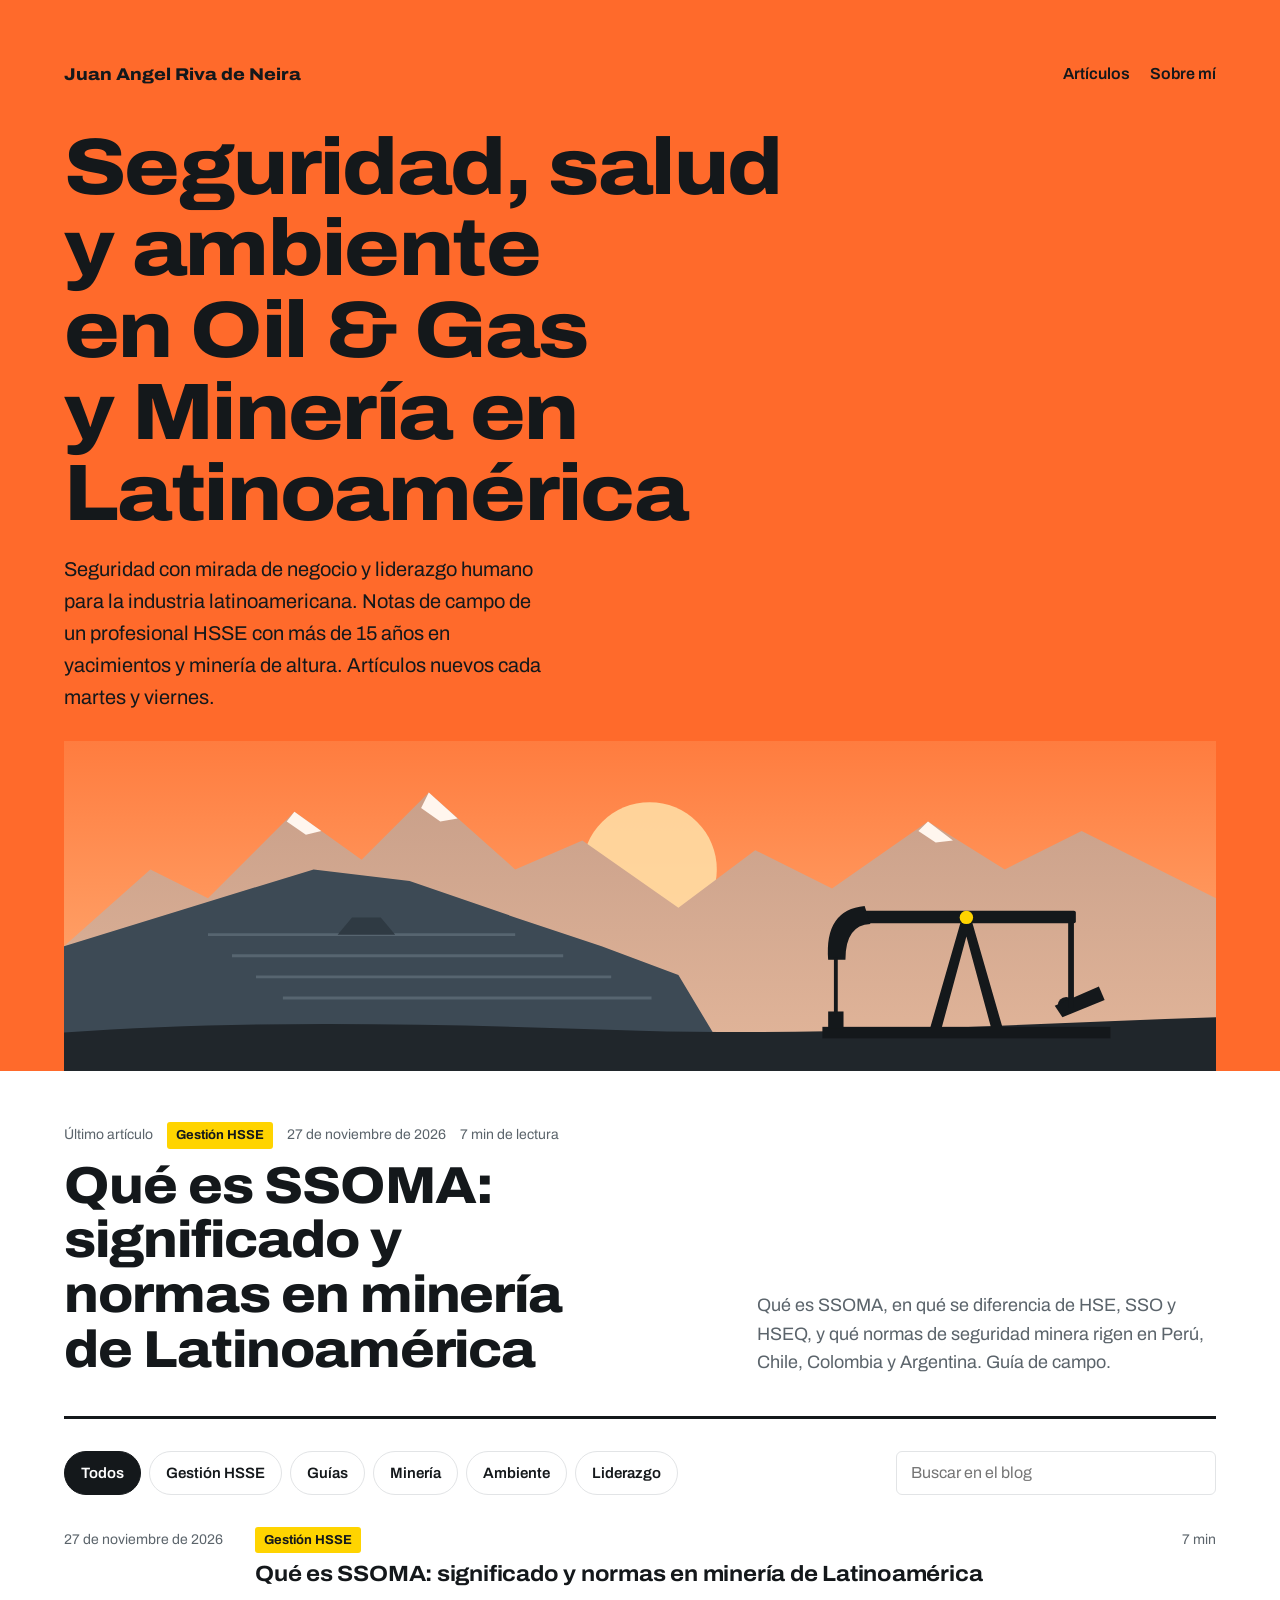
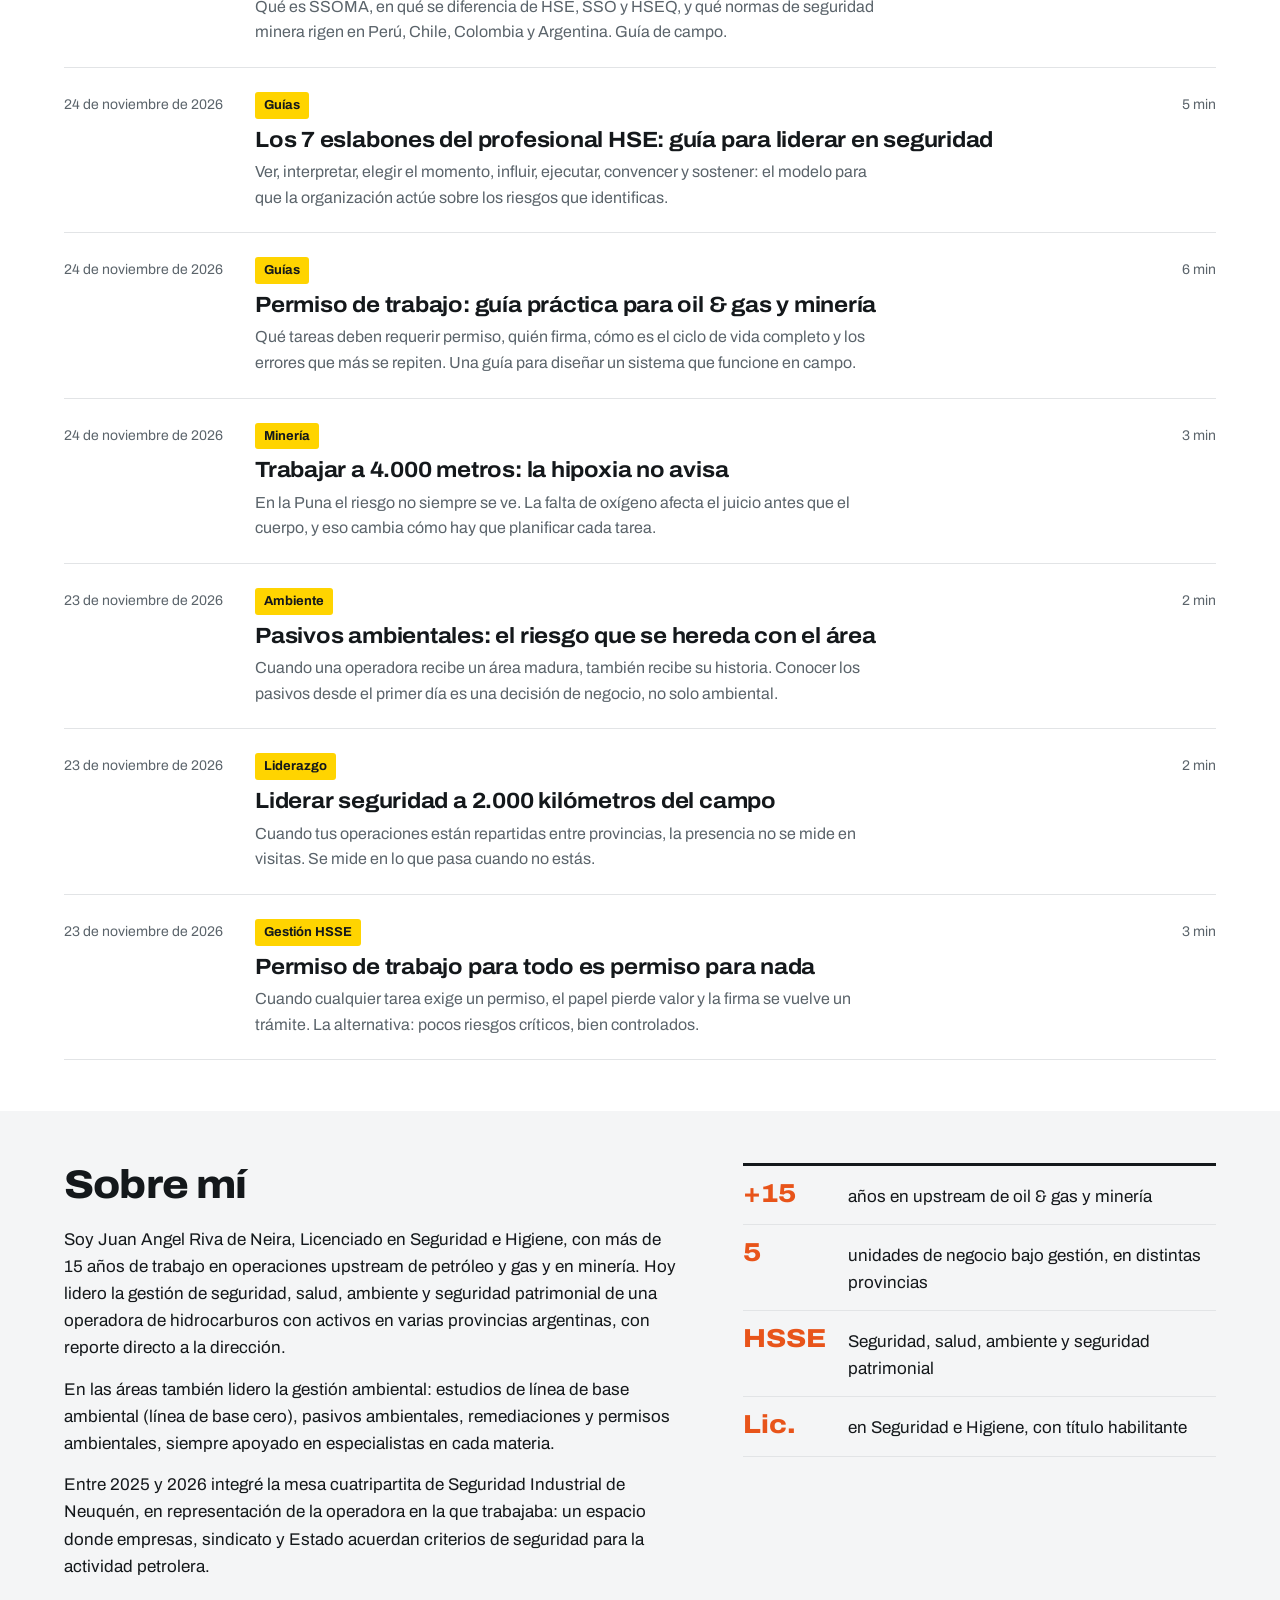
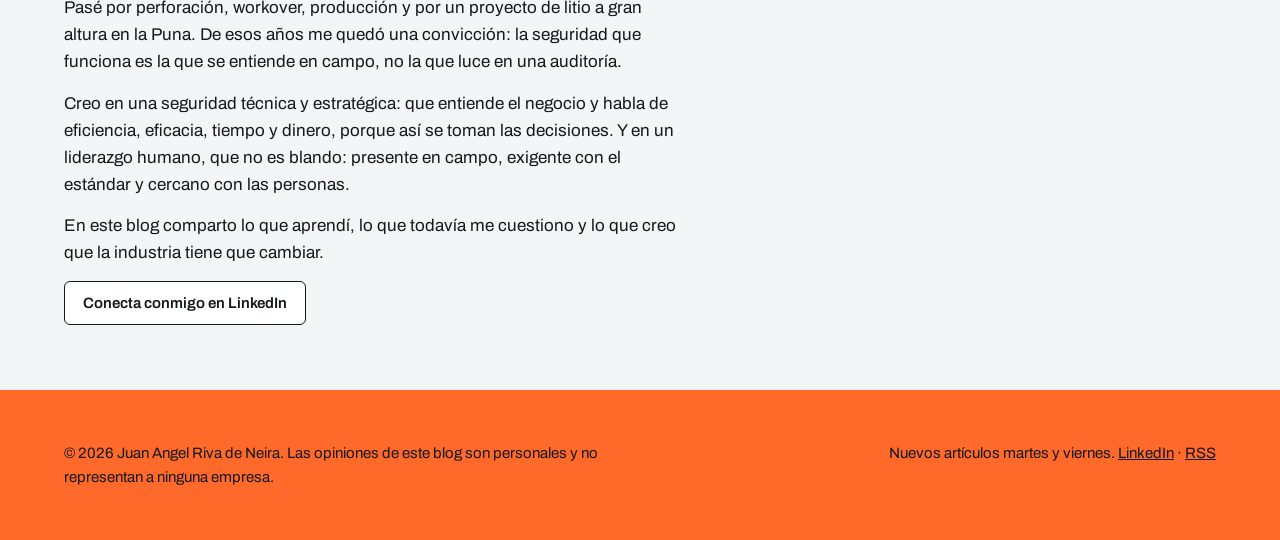
==== commit cb69ee48: "Perfil: mesa cuatripartita de Seguridad Industrial de Neuquén (2025-2026) Co-Authored-By: Claude Opu" ====
--- a/index.html
+++ b/index.html
@@ -20,7 +20,7 @@
 <link rel="preconnect" href="https://fonts.gstatic.com" crossorigin>
 <link href="https://fonts.googleapis.com/css2?family=Archivo:wdth,wght@62..125,400..800&display=swap" rel="stylesheet">
 <link rel="stylesheet" href="/styles.css">
-<script type="application/ld+json">{"@context": "https://schema.org", "@type": "Blog", "name": "Juan Angel Riva de Neira | HSSE en Oil & Gas y Minería en Latinoamérica", "url": "https://juanangelrivadeneira.github.io/", "author": {"@type": "Person", "@id": "https://juanangelrivadeneira.github.io/#autor", "name": "Juan Angel Riva de Neira", "url": "https://juanangelrivadeneira.github.io/sobre-mi/", "sameAs": ["https://www.linkedin.com/in/juan-angel-riva-de-neira-060b7a46"], "jobTitle": "Gerente HSSE (Health, Safety, Security & Environment)", "description": "Gerente HSSE con más de 15 años en Oil & Gas upstream y minería de litio en altura. Une rigor técnico, visión de negocio y liderazgo humano.", "hasCredential": "Licenciado en Seguridad e Higiene, con título habilitante en Argentina", "address": {"@type": "PostalAddress", "addressCountry": "AR"}, "areaServed": ["Latinoamérica", "Argentina", "Chile", "Perú", "Bolivia", "Colombia", "México", "Ecuador", "Brasil"], "knowsAbout": ["Seguridad e Higiene Industrial", "HSE", "HSSE", "Oil & Gas upstream", "Minería", "Minería de litio en altura", "Gestión de riesgos críticos", "Permisos de trabajo", "Aislamiento de energías", "Pasivos ambientales", "Estudios de línea de base ambiental", "Remediación ambiental", "Permisos ambientales", "ISO 45001", "Sistemas de gestión HSE", "Indicadores HSE proactivos", "Seguridad 4.0", "ESG", "Liderazgo en seguridad", "Cultura de seguridad", "Excelencia operacional", "Gestión de contratistas", "Respuesta a emergencias", "Ley 19.587", "Decreto 351/79", "Decreto 249/07", "Ley 25.675", "Normativa HSE en Latinoamérica"]}}</script>
+<script type="application/ld+json">{"@context": "https://schema.org", "@graph": [{"@type": "WebSite", "@id": "https://juanangelrivadeneira.github.io/#web", "name": "Juan Angel Riva de Neira | HSSE en Oil & Gas y Minería en Latinoamérica", "url": "https://juanangelrivadeneira.github.io/", "inLanguage": "es", "publisher": {"@id": "https://juanangelrivadeneira.github.io/#autor"}}, {"@type": "Blog", "name": "Juan Angel Riva de Neira | HSSE en Oil & Gas y Minería en Latinoamérica", "url": "https://juanangelrivadeneira.github.io/", "author": {"@type": "Person", "@id": "https://juanangelrivadeneira.github.io/#autor", "name": "Juan Angel Riva de Neira", "alternateName": ["Juan Ángel Riva de Neira", "Juan Angel Rivadeneira", "Juan Ángel Rivadeneira", "Juan Riva de Neira"], "givenName": "Juan Angel", "familyName": "Riva de Neira", "url": "https://juanangelrivadeneira.github.io/sobre-mi/", "knowsLanguage": ["es"], "memberOf": {"@type": "Organization", "name": "Mesa cuatripartita de Seguridad Industrial de Neuquén", "description": "Integrante entre 2025 y 2026, en representación de una operadora de hidrocarburos"}, "sameAs": ["https://www.linkedin.com/in/juan-angel-riva-de-neira-060b7a46"], "jobTitle": "Gerente HSSE (Health, Safety, Security & Environment)", "description": "Gerente HSE / HSSE con más de 15 años en Oil & Gas upstream y minería de litio en altura en Argentina. Lidera seguridad, salud ocupacional, ambiente y seguridad patrimonial, incluida la gestión ambiental de las áreas. Une rigor técnico, visión de negocio y liderazgo humano.", "hasOccupation": {"@type": "Occupation", "name": "Gerente HSSE (HSE Manager)", "occupationLocation": {"@type": "Country", "name": "Argentina"}, "skills": "Gestión de riesgos críticos, sistemas de gestión HSE, ISO 45001, gestión ambiental, liderazgo en seguridad"}, "hasCredential": "Licenciado en Seguridad e Higiene, con título habilitante en Argentina", "address": {"@type": "PostalAddress", "addressCountry": "AR"}, "areaServed": ["Latinoamérica", "Argentina", "Chile", "Perú", "Bolivia", "Colombia", "México", "Ecuador", "Brasil"], "knowsAbout": ["Seguridad e Higiene Industrial", "HSE", "HSSE", "Oil & Gas upstream", "Minería", "Minería de litio en altura", "Gestión de riesgos críticos", "Permisos de trabajo", "Aislamiento de energías", "Pasivos ambientales", "Estudios de línea de base ambiental", "Remediación ambiental", "Permisos ambientales", "ISO 45001", "Sistemas de gestión HSE", "Indicadores HSE proactivos", "Seguridad 4.0", "ESG", "Liderazgo en seguridad", "Cultura de seguridad", "Excelencia operacional", "Gestión de contratistas", "Respuesta a emergencias", "Ley 19.587", "Decreto 351/79", "Decreto 249/07", "Ley 25.675", "Normativa HSE en Latinoamérica"]}}]}</script>
 </head>
 <body>
 <header class="band top">
@@ -87,6 +87,7 @@
         <h2>Sobre mí</h2>
         <p>Soy Juan Angel Riva de Neira, Licenciado en Seguridad e Higiene, con más de 15 años de trabajo en operaciones upstream de petróleo y gas y en minería. Hoy lidero la gestión de seguridad, salud, ambiente y seguridad patrimonial de una operadora de hidrocarburos con activos en varias provincias argentinas, con reporte directo a la dirección.</p>
         <p>En las áreas también lidero la gestión ambiental: estudios de línea de base ambiental (línea de base cero), pasivos ambientales, remediaciones y permisos ambientales, siempre apoyado en especialistas en cada materia.</p>
+        <p>Entre 2025 y 2026 integré la mesa cuatripartita de Seguridad Industrial de Neuquén, en representación de la operadora en la que trabajaba: un espacio donde empresas, sindicato y Estado acuerdan criterios de seguridad para la actividad petrolera.</p>
         <p>Pasé por perforación, workover, producción y por un proyecto de litio a gran altura en la Puna. De esos años me quedó una convicción: la seguridad que funciona es la que se entiende en campo, no la que luce en una auditoría.</p>
         <p>Creo en una seguridad técnica y estratégica: que entiende el negocio y habla de eficiencia, eficacia, tiempo y dinero, porque así se toman las decisiones. Y en un liderazgo humano, que no es blando: presente en campo, exigente con el estándar y cercano con las personas.</p>
         <p>En este blog comparto lo que aprendí, lo que todavía me cuestiono y lo que creo que la industria tiene que cambiar.</p>
